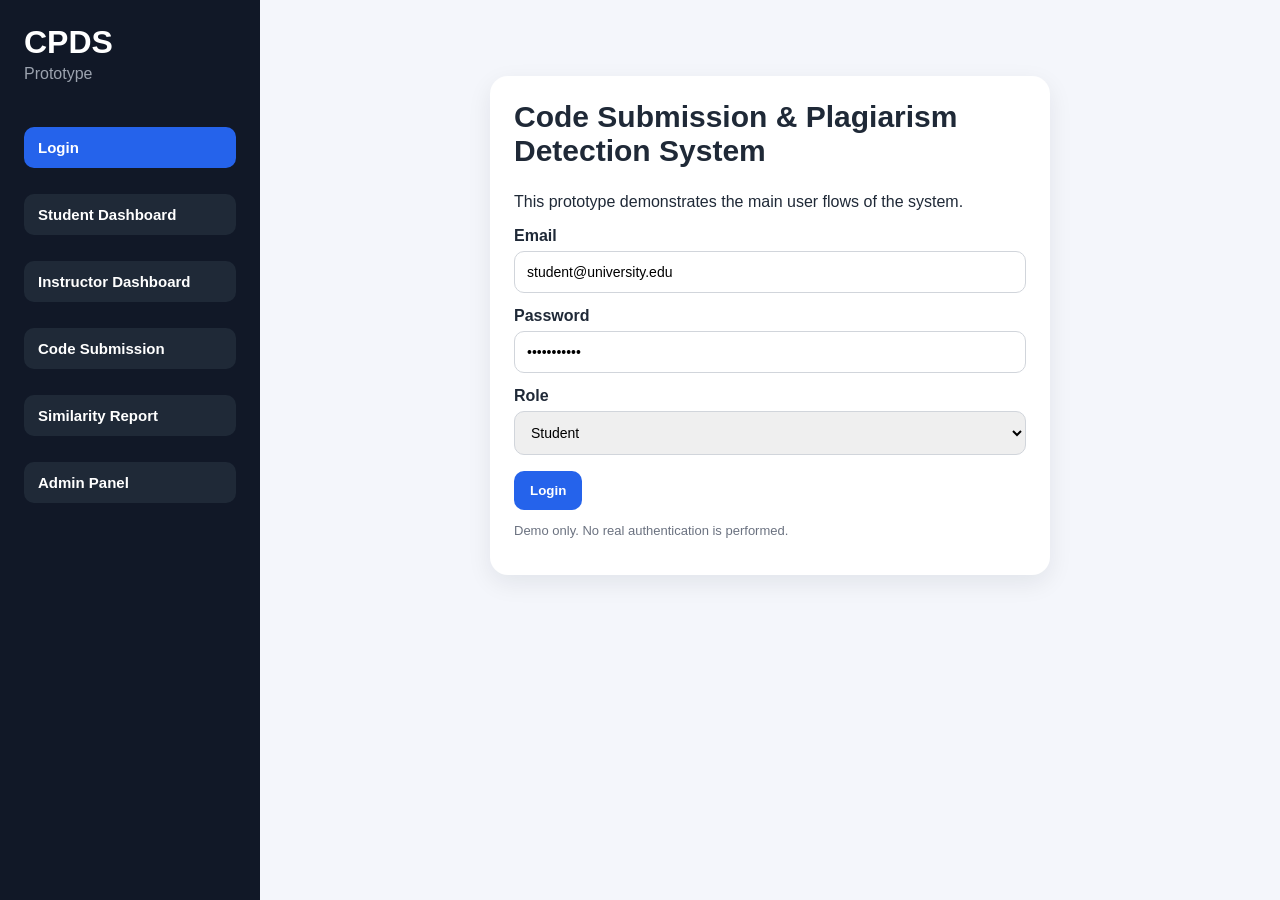
==== index.html @ 28e796a6 "Add files via upload" ====
<!DOCTYPE html>
<html lang="en">
<head>
  <meta charset="UTF-8" />
  <meta name="viewport" content="width=device-width, initial-scale=1.0" />
  <title>Code Submission & Plagiarism Detection System</title>
  <link rel="stylesheet" href="style.css" />
</head>
<body>
  <div class="layout">
    <aside class="sidebar">
      <h2>CPDS</h2>
      <p class="subtitle">Prototype</p>
      <nav>
        <button class="nav-btn active" data-page="login">Login</button>
        <button class="nav-btn" data-page="student">Student Dashboard</button>
        <button class="nav-btn" data-page="instructor">Instructor Dashboard</button>
        <button class="nav-btn" data-page="submission">Code Submission</button>
        <button class="nav-btn" data-page="report">Similarity Report</button>
        <button class="nav-btn" data-page="admin">Admin Panel</button>
      </nav>
    </aside>

    <main class="content">
      <section id="login" class="page active">
        <div class="card login-card">
          <h1>Code Submission & Plagiarism Detection System</h1>
          <p>This prototype demonstrates the main user flows of the system.</p>
          <label>Email</label>
          <input type="email" value="student@university.edu" />
          <label>Password</label>
          <input type="password" value="password123" />
          <label>Role</label>
          <select id="roleSelect">
            <option value="student">Student</option>
            <option value="instructor">Instructor</option>
            <option value="admin">Administrator</option>
          </select>
          <button class="primary" id="loginBtn">Login</button>
          <p class="hint">Demo only. No real authentication is performed.</p>
        </div>
      </section>

      <section id="student" class="page">
        <h1>Student Dashboard</h1>
        <p class="section-desc">Students can view assigned programming tasks and submit source code files.</p>
        <div class="grid">
          <div class="card">
            <h3>Available Assignment</h3>
            <p><strong>Title:</strong> Sorting Algorithm Implementation</p>
            <p><strong>Language:</strong> Python</p>
            <p><strong>Deadline:</strong> 20 May 2026</p>
            <span class="status open">Open</span>
          </div>
          <div class="card">
            <h3>Submission Status</h3>
            <p>Last submission: <strong>Not submitted yet</strong></p>
            <p>Plagiarism analysis: <strong>Waiting for submission</strong></p>
          </div>
        </div>
      </section>

      <section id="instructor" class="page">
        <h1>Instructor Dashboard</h1>
        <p class="section-desc">Instructors can create assignments, monitor submissions, and review similarity reports.</p>
        <div class="grid">
          <div class="card">
            <h3>Create Assignment</h3>
            <input placeholder="Assignment title" value="Sorting Algorithm Implementation" />
            <textarea placeholder="Assignment description">Implement bubble sort and merge sort in Python.</textarea>
            <select>
              <option>Python</option>
              <option>Java</option>
              <option>C++</option>
              <option>JavaScript</option>
            </select>
            <button class="primary">Save Assignment</button>
          </div>
          <div class="card">
            <h3>Recent Submissions</h3>
            <table>
              <tr><th>Student</th><th>File</th><th>Status</th></tr>
              <tr><td>A. Student</td><td>sort.py</td><td><span class="status warning">Review</span></td></tr>
              <tr><td>B. Student</td><td>solution.py</td><td><span class="status safe">OK</span></td></tr>
            </table>
          </div>
        </div>
      </section>

      <section id="submission" class="page">
        <h1>Code Submission</h1>
        <p class="section-desc">This page represents the source code upload and validation process.</p>
        <div class="card">
          <label>Select Assignment</label>
          <select>
            <option>Sorting Algorithm Implementation</option>
          </select>
          <label>Upload Source Code File</label>
          <input type="file" id="fileInput" accept=".py,.java,.cpp,.js,.cs" />
          <button class="primary" id="submitBtn">Submit Code</button>
          <div id="submissionMessage" class="message hidden"></div>
        </div>
      </section>

      <section id="report" class="page">
        <h1>Similarity Report</h1>
        <p class="section-desc">This mock report shows how instructors would review suspicious similarity results.</p>
        <div class="card">
          <div class="report-header">
            <div>
              <h3>Assignment: Sorting Algorithm Implementation</h3>
              <p>Compared files: sort.py and solution.py</p>
            </div>
            <div class="similarity-score">78%</div>
          </div>
          <div class="progress">
            <div class="bar" style="width: 78%;"></div>
          </div>
          <p><strong>Result:</strong> Potential plagiarism detected. Instructor review is required.</p>
          <div class="code-compare">
            <pre>def bubble_sort(arr):
    for i in range(len(arr)):
        for j in range(0, len(arr)-i-1):
            if arr[j] > arr[j+1]:
                arr[j], arr[j+1] = arr[j+1], arr[j]</pre>
            <pre>def sort_bubble(data):
    for i in range(len(data)):
        for j in range(0, len(data)-i-1):
            if data[j] > data[j+1]:
                data[j], data[j+1] = data[j+1], data[j]</pre>
          </div>
          <button class="primary">Export PDF Report</button>
          <button class="secondary">Mark as False Positive</button>
        </div>
      </section>

      <section id="admin" class="page">
        <h1>Admin Panel</h1>
        <p class="section-desc">Administrators can manage users, roles, system settings, and audit logs.</p>
        <div class="grid">
          <div class="card">
            <h3>User Roles</h3>
            <table>
              <tr><th>User</th><th>Role</th></tr>
              <tr><td>student@university.edu</td><td>Student</td></tr>
              <tr><td>teacher@university.edu</td><td>Instructor</td></tr>
              <tr><td>admin@university.edu</td><td>Administrator</td></tr>
            </table>
          </div>
          <div class="card">
            <h3>Security Log</h3>
            <p>Invalid file upload blocked.</p>
            <p>Unauthorized report access attempt denied.</p>
            <p>Session timeout policy active.</p>
          </div>
        </div>
      </section>
    </main>
  </div>

  <script src="script.js"></script>
</body>
</html>
---- style.css ----
* {
  box-sizing: border-box;
}

body {
  margin: 0;
  font-family: Arial, Helvetica, sans-serif;
  background: #f4f6fb;
  color: #1f2937;
}

.layout {
  display: flex;
  min-height: 100vh;
}

.sidebar {
  width: 260px;
  background: #111827;
  color: white;
  padding: 24px;
}

.sidebar h2 {
  margin: 0;
  font-size: 32px;
}

.subtitle {
  color: #9ca3af;
  margin-top: 4px;
  margin-bottom: 28px;
}

nav {
  display: flex;
  flex-direction: column;
  gap: 10px;
}

.nav-btn {
  border: none;
  padding: 12px 14px;
  border-radius: 10px;
  text-align: left;
  cursor: pointer;
  background: #1f2937;
  color: white;
  font-size: 15px;
}

.nav-btn:hover,
.nav-btn.active {
  background: #2563eb;
}

.content {
  flex: 1;
  padding: 36px;
}

.page {
  display: none;
}

.page.active {
  display: block;
}

h1 {
  margin-top: 0;
  font-size: 30px;
}

.section-desc {
  color: #6b7280;
  margin-bottom: 24px;
}

.card {
  background: white;
  border-radius: 18px;
  padding: 24px;
  box-shadow: 0 8px 24px rgba(15, 23, 42, 0.08);
  margin-bottom: 20px;
}

.login-card {
  max-width: 560px;
  margin: 40px auto;
}

.grid {
  display: grid;
  grid-template-columns: repeat(2, minmax(260px, 1fr));
  gap: 20px;
}

label {
  display: block;
  margin-top: 14px;
  margin-bottom: 6px;
  font-weight: bold;
}

input,
select,
textarea {
  width: 100%;
  padding: 12px;
  border: 1px solid #d1d5db;
  border-radius: 10px;
  font-size: 14px;
}

textarea {
  min-height: 100px;
  resize: vertical;
}

button {
  margin-top: 16px;
  padding: 12px 16px;
  border: none;
  border-radius: 10px;
  cursor: pointer;
  font-weight: bold;
}

.primary {
  background: #2563eb;
  color: white;
}

.secondary {
  background: #e5e7eb;
  color: #111827;
  margin-left: 8px;
}

.hint {
  color: #6b7280;
  font-size: 13px;
}

.status {
  display: inline-block;
  padding: 6px 10px;
  border-radius: 999px;
  font-size: 13px;
  font-weight: bold;
}

.open {
  background: #dbeafe;
  color: #1d4ed8;
}

.warning {
  background: #fef3c7;
  color: #92400e;
}

.safe {
  background: #dcfce7;
  color: #166534;
}

table {
  width: 100%;
  border-collapse: collapse;
}

th,
td {
  text-align: left;
  padding: 12px;
  border-bottom: 1px solid #e5e7eb;
}

.message {
  margin-top: 18px;
  padding: 14px;
  border-radius: 10px;
  background: #dcfce7;
  color: #166534;
  font-weight: bold;
}

.hidden {
  display: none;
}

.report-header {
  display: flex;
  justify-content: space-between;
  align-items: center;
}

.similarity-score {
  font-size: 42px;
  font-weight: bold;
  color: #dc2626;
}

.progress {
  height: 14px;
  background: #e5e7eb;
  border-radius: 999px;
  overflow: hidden;
  margin: 18px 0;
}

.bar {
  height: 100%;
  background: #dc2626;
}

.code-compare {
  display: grid;
  grid-template-columns: repeat(2, 1fr);
  gap: 14px;
  margin-top: 18px;
}

pre {
  background: #111827;
  color: #f9fafb;
  padding: 16px;
  border-radius: 12px;
  overflow-x: auto;
  font-size: 13px;
}

@media (max-width: 800px) {
  .layout {
    flex-direction: column;
  }

  .sidebar {
    width: 100%;
  }

  .grid,
  .code-compare {
    grid-template-columns: 1fr;
  }
}
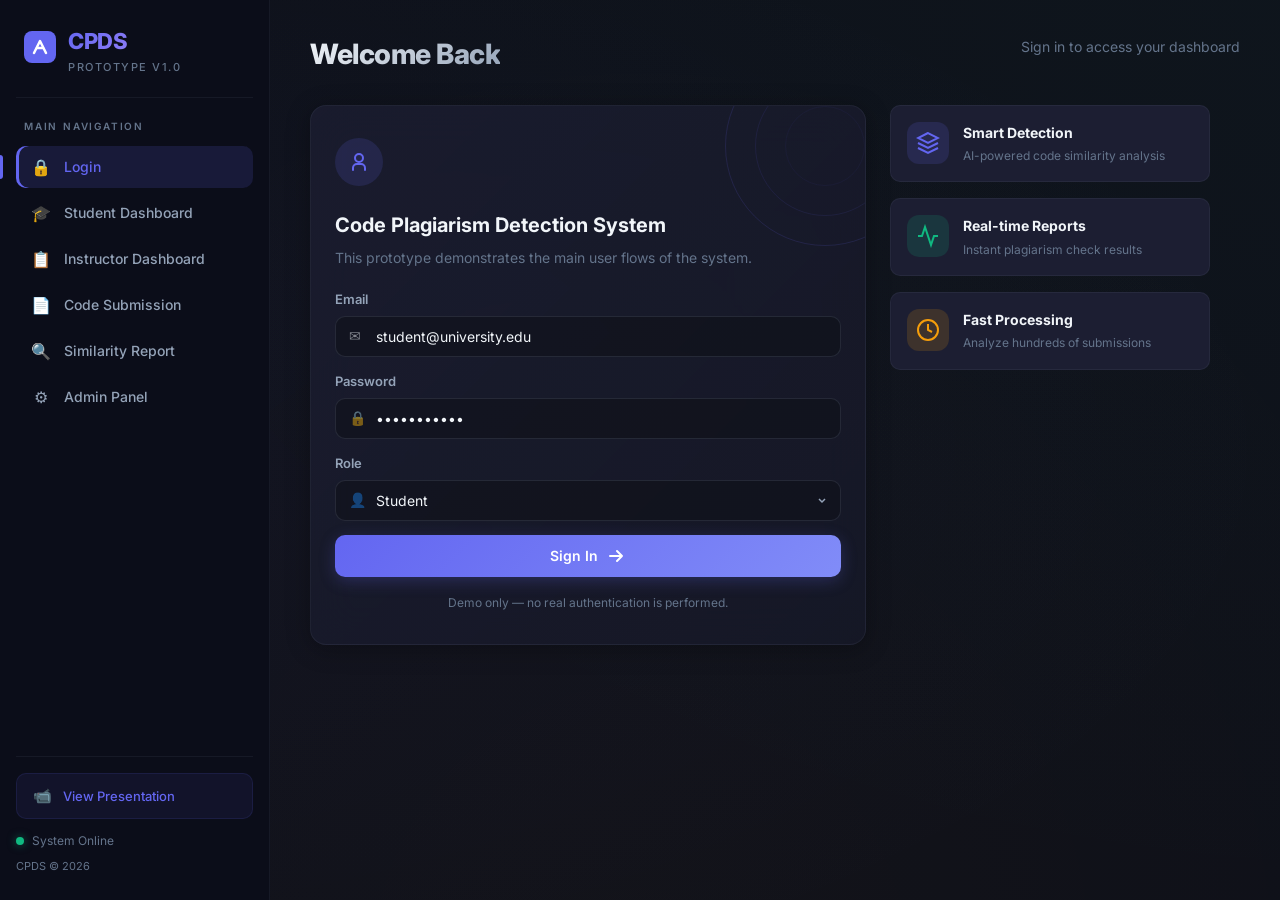
==== commit 3b0e3b68: "updated prototype, added presentation -rf" ====
--- a/index.html
+++ b/index.html
@@ -3,161 +3,641 @@
 <head>
   <meta charset="UTF-8" />
   <meta name="viewport" content="width=device-width, initial-scale=1.0" />
-  <title>Code Submission & Plagiarism Detection System</title>
+  <title>Code Plagiarism Detection System</title>
+  <link rel="preconnect" href="https://fonts.googleapis.com" />
+  <link rel="preconnect" href="https://fonts.gstatic.com" crossorigin />
+  <link href="https://fonts.googleapis.com/css2?family=Inter:wght@300;400;500;600;700;800;900&display=swap" rel="stylesheet" />
   <link rel="stylesheet" href="style.css" />
 </head>
 <body>
   <div class="layout">
     <aside class="sidebar">
-      <h2>CPDS</h2>
-      <p class="subtitle">Prototype</p>
-      <nav>
-        <button class="nav-btn active" data-page="login">Login</button>
-        <button class="nav-btn" data-page="student">Student Dashboard</button>
-        <button class="nav-btn" data-page="instructor">Instructor Dashboard</button>
-        <button class="nav-btn" data-page="submission">Code Submission</button>
-        <button class="nav-btn" data-page="report">Similarity Report</button>
-        <button class="nav-btn" data-page="admin">Admin Panel</button>
-      </nav>
+      <div class="sidebar-brand">
+        <div class="brand-icon">
+          <svg width="32" height="32" viewBox="0 0 32 32" fill="none">
+            <rect width="32" height="32" rx="8" fill="#6366f1"/>
+            <path d="M10 22L16 10L22 22" stroke="white" stroke-width="2.5" stroke-linecap="round" stroke-linejoin="round"/>
+            <path d="M13 17H19" stroke="white" stroke-width="2.5" stroke-linecap="round"/>
+          </svg>
+        </div>
+        <div>
+          <h2>CPDS</h2>
+          <p class="subtitle">Prototype v1.0</p>
+        </div>
+      </div>
+
+      <div class="nav-section">
+        <p class="nav-label">Main Navigation</p>
+        <nav>
+          <button class="nav-btn active" data-page="login">
+            <span class="nav-icon">&#x1f512;</span>
+            <span>Login</span>
+          </button>
+          <button class="nav-btn" data-page="student">
+            <span class="nav-icon">&#x1f393;</span>
+            <span>Student Dashboard</span>
+          </button>
+          <button class="nav-btn" data-page="instructor">
+            <span class="nav-icon">&#x1f4cb;</span>
+            <span>Instructor Dashboard</span>
+          </button>
+          <button class="nav-btn" data-page="submission">
+            <span class="nav-icon">&#x1f4c4;</span>
+            <span>Code Submission</span>
+          </button>
+          <button class="nav-btn" data-page="report">
+            <span class="nav-icon">&#x1f50d;</span>
+            <span>Similarity Report</span>
+          </button>
+          <button class="nav-btn" data-page="admin">
+            <span class="nav-icon">&#x2699;</span>
+            <span>Admin Panel</span>
+          </button>
+        </nav>
+      </div>
+
+      <div class="sidebar-footer">
+        <a href="presentation.html" class="sidebar-link">
+          <span class="nav-icon">&#x1f4f9;</span>
+          <span>View Presentation</span>
+        </a>
+        <div class="status-indicator">
+          <span class="status-dot"></span>
+          System Online
+        </div>
+        <p class="footer-text">CPDS &copy; 2026</p>
+      </div>
     </aside>
 
     <main class="content">
       <section id="login" class="page active">
-        <div class="card login-card">
-          <h1>Code Submission & Plagiarism Detection System</h1>
-          <p>This prototype demonstrates the main user flows of the system.</p>
-          <label>Email</label>
-          <input type="email" value="student@university.edu" />
-          <label>Password</label>
-          <input type="password" value="password123" />
-          <label>Role</label>
-          <select id="roleSelect">
-            <option value="student">Student</option>
-            <option value="instructor">Instructor</option>
-            <option value="admin">Administrator</option>
-          </select>
-          <button class="primary" id="loginBtn">Login</button>
-          <p class="hint">Demo only. No real authentication is performed.</p>
+        <div class="page-header">
+          <h1>Welcome Back</h1>
+          <p class="page-subtitle">Sign in to access your dashboard</p>
+        </div>
+        <div class="login-wrapper">
+          <div class="card login-card glass">
+            <div class="login-decoration">
+              <div class="deco-circle"></div>
+              <div class="deco-circle"></div>
+              <div class="deco-circle"></div>
+            </div>
+            <div class="login-body">
+              <div class="login-icon">
+                <svg width="48" height="48" viewBox="0 0 48 48" fill="none">
+                  <circle cx="24" cy="24" r="24" fill="rgba(99,102,241,0.15)"/>
+                  <path d="M30 32V30C30 27.7909 28.2091 26 26 26H22C19.7909 26 18 27.7909 18 30V32" stroke="#6366f1" stroke-width="2" stroke-linecap="round"/>
+                  <circle cx="24" cy="20" r="4" stroke="#6366f1" stroke-width="2" stroke-linecap="round"/>
+                </svg>
+              </div>
+              <h2>Code Plagiarism Detection System</h2>
+              <p class="login-desc">This prototype demonstrates the main user flows of the system.</p>
+              <div class="input-group">
+                <label>Email</label>
+                <div class="input-wrapper">
+                  <span class="input-icon">&#x2709;</span>
+                  <input type="email" value="student@university.edu" />
+                </div>
+              </div>
+              <div class="input-group">
+                <label>Password</label>
+                <div class="input-wrapper">
+                  <span class="input-icon">&#x1f512;</span>
+                  <input type="password" value="password123" />
+                </div>
+              </div>
+              <div class="input-group">
+                <label>Role</label>
+                <div class="input-wrapper">
+                  <span class="input-icon">&#x1f464;</span>
+                  <select id="roleSelect">
+                    <option value="student">Student</option>
+                    <option value="instructor">Instructor</option>
+                    <option value="admin">Administrator</option>
+                  </select>
+                </div>
+              </div>
+              <button class="btn btn-primary btn-full" id="loginBtn">
+                <span>Sign In</span>
+                <svg width="20" height="20" viewBox="0 0 20 20" fill="none">
+                  <path d="M4 10H16M16 10L11 5M16 10L11 15" stroke="currentColor" stroke-width="2" stroke-linecap="round" stroke-linejoin="round"/>
+                </svg>
+              </button>
+              <p class="hint">Demo only &mdash; no real authentication is performed.</p>
+            </div>
+          </div>
+          <div class="login-features">
+            <div class="feature-item">
+              <div class="feature-icon" style="--fc:#6366f1">
+                <svg width="24" height="24" viewBox="0 0 24 24" fill="none" stroke="currentColor" stroke-width="2"><path d="M12 2L2 7l10 5 10-5-10-5z"/><path d="M2 17l10 5 10-5"/><path d="M2 12l10 5 10-5"/></svg>
+              </div>
+              <div>
+                <strong>Smart Detection</strong>
+                <p>AI-powered code similarity analysis</p>
+              </div>
+            </div>
+            <div class="feature-item">
+              <div class="feature-icon" style="--fc:#10b981">
+                <svg width="24" height="24" viewBox="0 0 24 24" fill="none" stroke="currentColor" stroke-width="2"><path d="M22 12h-4l-3 9L9 3l-3 9H2"/></svg>
+              </div>
+              <div>
+                <strong>Real-time Reports</strong>
+                <p>Instant plagiarism check results</p>
+              </div>
+            </div>
+            <div class="feature-item">
+              <div class="feature-icon" style="--fc:#f59e0b">
+                <svg width="24" height="24" viewBox="0 0 24 24" fill="none" stroke="currentColor" stroke-width="2"><circle cx="12" cy="12" r="10"/><path d="M12 6v6l4 2"/></svg>
+              </div>
+              <div>
+                <strong>Fast Processing</strong>
+                <p>Analyze hundreds of submissions</p>
+              </div>
+            </div>
+          </div>
         </div>
       </section>
 
       <section id="student" class="page">
-        <h1>Student Dashboard</h1>
-        <p class="section-desc">Students can view assigned programming tasks and submit source code files.</p>
+        <div class="page-header">
+          <div>
+            <h1>Student Dashboard</h1>
+            <p class="page-subtitle">View your assignments and submission status</p>
+          </div>
+          <div class="header-badge">
+            <span class="badge-dot"></span>
+            <span>2 Active Assignments</span>
+          </div>
+        </div>
+        <div class="stats-row">
+          <div class="stat-card">
+            <div class="stat-icon" style="--sc:#6366f1">
+              <svg width="24" height="24" viewBox="0 0 24 24" fill="none" stroke="currentColor" stroke-width="2"><path d="M14 2H6a2 2 0 0 0-2 2v16a2 2 0 0 0 2 2h12a2 2 0 0 0 2-2V8z"/><polyline points="14 2 14 8 20 8"/></svg>
+            </div>
+            <div class="stat-info">
+              <span class="stat-value">3</span>
+              <span class="stat-label">Total Assignments</span>
+            </div>
+          </div>
+          <div class="stat-card">
+            <div class="stat-icon" style="--sc:#10b981">
+              <svg width="24" height="24" viewBox="0 0 24 24" fill="none" stroke="currentColor" stroke-width="2"><polyline points="20 6 9 17 4 12"/></svg>
+            </div>
+            <div class="stat-info">
+              <span class="stat-value">1</span>
+              <span class="stat-label">Submitted</span>
+            </div>
+          </div>
+          <div class="stat-card">
+            <div class="stat-icon" style="--sc:#f59e0b">
+              <svg width="24" height="24" viewBox="0 0 24 24" fill="none" stroke="currentColor" stroke-width="2"><circle cx="12" cy="12" r="10"/><polyline points="12 6 12 12 16 14"/></svg>
+            </div>
+            <div class="stat-info">
+              <span class="stat-value">2</span>
+              <span class="stat-label">Pending</span>
+            </div>
+          </div>
+          <div class="stat-card">
+            <div class="stat-icon" style="--sc:#ef4444">
+              <svg width="24" height="24" viewBox="0 0 24 24" fill="none" stroke="currentColor" stroke-width="2"><path d="M10.29 3.86L1.82 18a2 2 0 0 0 1.71 3h16.94a2 2 0 0 0 1.71-3L13.71 3.86a2 2 0 0 0-3.42 0z"/><line x1="12" y1="9" x2="12" y2="13"/><line x1="12" y1="17" x2="12.01" y2="17"/></svg>
+            </div>
+            <div class="stat-info">
+              <span class="stat-value">0</span>
+              <span class="stat-label">Flagged</span>
+            </div>
+          </div>
+        </div>
         <div class="grid">
           <div class="card">
-            <h3>Available Assignment</h3>
-            <p><strong>Title:</strong> Sorting Algorithm Implementation</p>
-            <p><strong>Language:</strong> Python</p>
-            <p><strong>Deadline:</strong> 20 May 2026</p>
-            <span class="status open">Open</span>
+            <div class="card-header">
+              <h3>
+                <svg width="20" height="20" viewBox="0 0 20 20" fill="none" stroke="currentColor" stroke-width="2"><path d="M9 2a7 7 0 0 1 7 7v4l3 3H3l3-3V9a7 7 0 0 1 6-6.9"/></svg>
+                Available Assignment
+              </h3>
+            </div>
+            <div class="assignment-meta">
+              <div class="meta-item">
+                <span class="meta-label">Title</span>
+                <span class="meta-value">Sorting Algorithm Implementation</span>
+              </div>
+              <div class="meta-item">
+                <span class="meta-label">Language</span>
+                <span class="lang-badge python">Python</span>
+              </div>
+              <div class="meta-item">
+                <span class="meta-label">Deadline</span>
+                <span class="meta-value deadline">May 20, 2026</span>
+              </div>
+            </div>
+            <span class="status status-open">Open for Submission</span>
+            <button class="btn btn-primary btn-sm">Start Assignment</button>
           </div>
           <div class="card">
-            <h3>Submission Status</h3>
-            <p>Last submission: <strong>Not submitted yet</strong></p>
-            <p>Plagiarism analysis: <strong>Waiting for submission</strong></p>
+            <div class="card-header">
+              <h3>
+                <svg width="20" height="20" viewBox="0 0 20 20" fill="none" stroke="currentColor" stroke-width="2"><polyline points="4 14 10 10 4 6"/><line x1="12" y1="18" x2="18" y2="18"/></svg>
+                Submission Status
+              </h3>
+            </div>
+            <div class="timeline">
+              <div class="timeline-item">
+                <div class="timeline-dot"></div>
+                <div>
+                  <p class="timeline-title">Last Submission</p>
+                  <p class="timeline-desc">Not submitted yet</p>
+                </div>
+              </div>
+              <div class="timeline-item">
+                <div class="timeline-dot pending"></div>
+                <div>
+                  <p class="timeline-title">Plagiarism Analysis</p>
+                  <p class="timeline-desc">Waiting for submission</p>
+                </div>
+              </div>
+              <div class="timeline-item">
+                <div class="timeline-dot future"></div>
+                <div>
+                  <p class="timeline-title">Final Grade</p>
+                  <p class="timeline-desc">Pending</p>
+                </div>
+              </div>
+            </div>
+            <button class="btn btn-secondary btn-sm">Upload Code</button>
           </div>
         </div>
       </section>
 
       <section id="instructor" class="page">
-        <h1>Instructor Dashboard</h1>
-        <p class="section-desc">Instructors can create assignments, monitor submissions, and review similarity reports.</p>
+        <div class="page-header">
+          <div>
+            <h1>Instructor Dashboard</h1>
+            <p class="page-subtitle">Manage assignments, monitor submissions, and review reports</p>
+          </div>
+          <button class="btn btn-primary">
+            <svg width="18" height="18" viewBox="0 0 18 18" fill="none" stroke="currentColor" stroke-width="2"><line x1="9" y1="3" x2="9" y2="15"/><line x1="3" y1="9" x2="15" y2="9"/></svg>
+            New Assignment
+          </button>
+        </div>
+        <div class="stats-row">
+          <div class="stat-card"><div class="stat-icon" style="--sc:#6366f1"><svg width="24" height="24" viewBox="0 0 24 24" fill="none" stroke="currentColor" stroke-width="2"><path d="M17 21v-2a4 4 0 0 0-4-4H5a4 4 0 0 0-4 4v2"/><circle cx="9" cy="7" r="4"/><path d="M23 21v-2a4 4 0 0 0-3-3.87"/><path d="M16 3.13a4 4 0 0 1 0 7.75"/></svg></div><div class="stat-info"><span class="stat-value">24</span><span class="stat-label">Total Students</span></div></div>
+          <div class="stat-card"><div class="stat-icon" style="--sc:#10b981"><svg width="24" height="24" viewBox="0 0 24 24" fill="none" stroke="currentColor" stroke-width="2"><polyline points="20 6 9 17 4 12"/></svg></div><div class="stat-info"><span class="stat-value">18</span><span class="stat-label">Submitted</span></div></div>
+          <div class="stat-card"><div class="stat-icon" style="--sc:#f59e0b"><svg width="24" height="24" viewBox="0 0 24 24" fill="none" stroke="currentColor" stroke-width="2"><circle cx="12" cy="12" r="10"/><polyline points="12 6 12 12 16 14"/></svg></div><div class="stat-info"><span class="stat-value">6</span><span class="stat-label">Pending Review</span></div></div>
+          <div class="stat-card"><div class="stat-icon" style="--sc:#ef4444"><svg width="24" height="24" viewBox="0 0 24 24" fill="none" stroke="currentColor" stroke-width="2"><path d="M10.29 3.86L1.82 18a2 2 0 0 0 1.71 3h16.94a2 2 0 0 0 1.71-3L13.71 3.86a2 2 0 0 0-3.42 0z"/><line x1="12" y1="9" x2="12" y2="13"/><line x1="12" y1="17" x2="12.01" y2="17"/></svg></div><div class="stat-info"><span class="stat-value">3</span><span class="stat-label">Flagged</span></div></div>
+        </div>
         <div class="grid">
+          <div class="card card-wide">
+            <div class="card-header">
+              <h3>
+                <svg width="20" height="20" viewBox="0 0 20 20" fill="none" stroke="currentColor" stroke-width="2"><path d="M14 2H6a2 2 0 0 0-2 2v16a2 2 0 0 0 2 2h12a2 2 0 0 0 2-2V8z"/><polyline points="14 2 14 8 20 8"/></svg>
+                Recent Submissions
+              </h3>
+            </div>
+            <div class="table-wrapper">
+              <table>
+                <thead>
+                  <tr><th>Student</th><th>File</th><th>Similarity</th><th>Status</th><th></th></tr>
+                </thead>
+                <tbody>
+                  <tr>
+                    <td><div class="user-cell"><div class="avatar" style="--ac:#f59e0b">AS</div><span>A. Student</span></div></td>
+                    <td><code>sort.py</code></td>
+                    <td><div class="progress-cell"><div class="progress-bar"><div class="progress-fill warning" style="width:78%"></div></div><span>78%</span></div></td>
+                    <td><span class="status status-warning">Review</span></td>
+                    <td><button class="btn btn-ghost btn-xs">View</button></td>
+                  </tr>
+                  <tr>
+                    <td><div class="user-cell"><div class="avatar" style="--ac:#10b981">BS</div><span>B. Student</span></div></td>
+                    <td><code>solution.py</code></td>
+                    <td><div class="progress-cell"><div class="progress-bar"><div class="progress-fill safe" style="width:12%"></div></div><span>12%</span></div></td>
+                    <td><span class="status status-safe">Approved</span></td>
+                    <td><button class="btn btn-ghost btn-xs">View</button></td>
+                  </tr>
+                  <tr>
+                    <td><div class="user-cell"><div class="avatar" style="--ac:#ef4444">CJ</div><span>C. Johnson</span></div></td>
+                    <td><code>algo.py</code></td>
+                    <td><div class="progress-cell"><div class="progress-bar"><div class="progress-fill danger" style="width:92%"></div></div><span>92%</span></div></td>
+                    <td><span class="status status-danger">Flagged</span></td>
+                    <td><button class="btn btn-ghost btn-xs">View</button></td>
+                  </tr>
+                  <tr>
+                    <td><div class="user-cell"><div class="avatar" style="--ac:#6366f1">DW</div><span>D. Williams</span></div></td>
+                    <td><code>main.py</code></td>
+                    <td><div class="progress-cell"><div class="progress-bar"><div class="progress-fill safe" style="width:5%"></div></div><span>5%</span></div></td>
+                    <td><span class="status status-safe">Approved</span></td>
+                    <td><button class="btn btn-ghost btn-xs">View</button></td>
+                  </tr>
+                </tbody>
+              </table>
+            </div>
+          </div>
           <div class="card">
-            <h3>Create Assignment</h3>
-            <input placeholder="Assignment title" value="Sorting Algorithm Implementation" />
-            <textarea placeholder="Assignment description">Implement bubble sort and merge sort in Python.</textarea>
-            <select>
-              <option>Python</option>
-              <option>Java</option>
-              <option>C++</option>
-              <option>JavaScript</option>
-            </select>
-            <button class="primary">Save Assignment</button>
+            <div class="card-header">
+              <h3>
+                <svg width="20" height="20" viewBox="0 0 20 20" fill="none" stroke="currentColor" stroke-width="2"><circle cx="12" cy="12" r="10"/><polyline points="12 6 12 12 16 14"/></svg>
+                Create Assignment
+              </h3>
+            </div>
+            <div class="input-group">
+              <label>Assignment Title</label>
+              <div class="input-wrapper">
+                <input value="Sorting Algorithm Implementation" />
+              </div>
+            </div>
+            <div class="input-group">
+              <label>Description</label>
+              <div class="input-wrapper">
+                <textarea>Implement bubble sort and merge sort in Python.</textarea>
+              </div>
+            </div>
+            <div class="input-group">
+              <label>Language</label>
+              <div class="input-wrapper">
+                <select><option>Python</option><option>Java</option><option>C++</option><option>JavaScript</option></select>
+              </div>
+            </div>
+            <button class="btn btn-primary btn-full">Save Assignment</button>
+          </div>
+        </div>
+      </section>
+
+      <section id="submission" class="page">
+        <div class="page-header">
+          <div>
+            <h1>Code Submission</h1>
+            <p class="page-subtitle">Upload your source code for plagiarism analysis</p>
+          </div>
+        </div>
+        <div class="submission-layout">
+          <div class="card submission-card">
+            <div class="upload-zone" id="uploadZone">
+              <div class="upload-icon">
+                <svg width="48" height="48" viewBox="0 0 48 48" fill="none" stroke="currentColor" stroke-width="2">
+                  <path d="M24 32V16M24 16L18 22M24 16L30 22"/>
+                  <rect x="8" y="28" width="32" height="12" rx="4"/>
+                </svg>
+              </div>
+              <h3>Drop your file here</h3>
+              <p>or click to browse</p>
+              <input type="file" id="fileInput" accept=".py,.java,.cpp,.js,.cs" hidden />
+              <button class="btn btn-secondary" id="browseBtn">Browse Files</button>
+              <div class="upload-formats">
+                <span>.py</span><span>.java</span><span>.cpp</span><span>.js</span><span>.cs</span>
+              </div>
+            </div>
+            <div class="input-group">
+              <label>Select Assignment</label>
+              <div class="input-wrapper">
+                <select><option>Sorting Algorithm Implementation</option></select>
+              </div>
+            </div>
+            <button class="btn btn-primary btn-full" id="submitBtn">
+              <svg width="18" height="18" viewBox="0 0 18 18" fill="none" stroke="currentColor" stroke-width="2"><path d="M9 2v12M4 9l5 5 5-5"/><path d="M2 14v2a2 2 0 0 0 2 2h10a2 2 0 0 0 2-2v-2"/></svg>
+              Submit Code
+            </button>
+            <div id="submissionMessage" class="message hidden"></div>
+          </div>
+          <div class="submission-info">
+            <div class="card info-card">
+              <h4>Submission Guidelines</h4>
+              <ul>
+                <li>Files must be valid source code</li>
+                <li>Maximum file size: 10 MB</li>
+                <li>Accepted formats: Python, Java, C++, JavaScript, C#</li>
+                <li>Analysis typically completes within 2 minutes</li>
+              </ul>
+            </div>
+            <div class="card info-card">
+              <h4>Recent Activity</h4>
+              <div class="activity-item">
+                <div class="activity-dot"></div>
+                <div>
+                  <p class="activity-title">Last submission: sorting_algo.py</p>
+                  <p class="activity-time">2 days ago &middot; Approved</p>
+                </div>
+              </div>
+              <div class="activity-item">
+                <div class="activity-dot warning"></div>
+                <div>
+                  <p class="activity-title">Similarity check completed</p>
+                  <p class="activity-time">5 days ago &middot; 23% match</p>
+                </div>
+              </div>
+            </div>
+          </div>
+        </div>
+      </section>
+
+      <section id="report" class="page">
+        <div class="page-header">
+          <div>
+            <h1>Similarity Report</h1>
+            <p class="page-subtitle">Detailed plagiarism analysis and comparison</p>
+          </div>
+          <div class="header-actions">
+            <button class="btn btn-secondary">
+              <svg width="16" height="16" viewBox="0 0 16 16" fill="none" stroke="currentColor" stroke-width="2"><path d="M14 2H2v12h12V2z"/><path d="M2 6h12"/><path d="M6 2v12"/></svg>
+              Export PDF
+            </button>
+            <button class="btn btn-primary">
+              <svg width="16" height="16" viewBox="0 0 16 16" fill="none" stroke="currentColor" stroke-width="2"><polyline points="4 14 10 10 4 6"/><line x1="12" y1="18" x2="18" y2="18"/></svg>
+              Run Analysis
+            </button>
+          </div>
+        </div>
+        <div class="report-summary">
+          <div class="card report-score-card">
+            <div class="score-ring-wrapper">
+              <svg class="score-ring" width="140" height="140" viewBox="0 0 140 140">
+                <circle cx="70" cy="70" r="60" fill="none" stroke="rgba(239,68,68,0.15)" stroke-width="12"/>
+                <circle cx="70" cy="70" r="60" fill="none" stroke="#ef4444" stroke-width="12" stroke-dasharray="377" stroke-dashoffset="83" stroke-linecap="round" transform="rotate(-90 70 70)"/>
+              </svg>
+              <div class="score-text">
+                <span class="score-value">78%</span>
+                <span class="score-label">Similarity</span>
+              </div>
+            </div>
+            <div class="score-details">
+              <h3>Sorting Algorithm Implementation</h3>
+              <div class="score-meta">
+                <div><span>Compared:</span> sort.py vs solution.py</div>
+                <div><span>Date:</span> May 12, 2026</div>
+                <div><span>Algorithm:</span> Token-based AST Matching</div>
+              </div>
+              <div class="score-actions">
+                <span class="status status-danger">Potential Plagiarism Detected</span>
+              </div>
+            </div>
+          </div>
+          <div class="card breakdown-card">
+            <h4>Similarity Breakdown</h4>
+            <div class="breakdown-item">
+              <div class="breakdown-header"><span>Structural Match</span><span>85%</span></div>
+              <div class="progress-bar"><div class="progress-fill danger" style="width:85%"></div></div>
+            </div>
+            <div class="breakdown-item">
+              <div class="breakdown-header"><span>Variable Renaming</span><span>72%</span></div>
+              <div class="progress-bar"><div class="progress-fill warning" style="width:72%"></div></div>
+            </div>
+            <div class="breakdown-item">
+              <div class="breakdown-header"><span>Logic Structure</span><span>90%</span></div>
+              <div class="progress-bar"><div class="progress-fill danger" style="width:90%"></div></div>
+            </div>
+            <div class="breakdown-item">
+              <div class="breakdown-header"><span>Comment Match</span><span>15%</span></div>
+              <div class="progress-bar"><div class="progress-fill safe" style="width:15%"></div></div>
+            </div>
+          </div>
+        </div>
+        <div class="card code-card">
+          <div class="card-header">
+            <h3>
+              <svg width="20" height="20" viewBox="0 0 20 20" fill="none" stroke="currentColor" stroke-width="2"><polyline points="16 18 22 12 16 6"/><polyline points="8 6 2 12 8 18"/></svg>
+              Code Comparison
+            </h3>
+            <div class="code-tabs">
+              <button class="code-tab active">sort.py</button>
+              <button class="code-tab">solution.py</button>
+            </div>
+          </div>
+          <div class="code-compare">
+            <div class="code-block">
+              <div class="code-header"><span class="code-lang">Python</span><span class="code-matches">12 matches</span></div>
+              <pre><span class="hl">def bubble_sort(arr):</span>
+    <span class="hl">for i in range(len(arr)):</span>
+        <span class="hl">for j in range(0, len(arr)-i-1):</span>
+            <span class="hl">if arr[j] > arr[j+1]:</span>
+                arr[j], arr[j+1] = arr[j+1], arr[j]
+    return arr</pre>
+            </div>
+            <div class="code-block">
+              <div class="code-header"><span class="code-lang">Python</span><span class="code-matches match-high">12 matches</span></div>
+              <pre><span class="hl">def sort_bubble(data):</span>
+    <span class="hl">for i in range(len(data)):</span>
+        <span class="hl">for j in range(0, len(data)-i-1):</span>
+            <span class="hl">if data[j] > data[j+1]:</span>
+                data[j], data[j+1] = data[j+1], data[j]
+    return data</pre>
+            </div>
+          </div>
+          <div class="code-actions">
+            <button class="btn btn-primary">Export Full Report</button>
+            <button class="btn btn-secondary">Mark as False Positive</button>
+            <button class="btn btn-ghost">Schedule Review</button>
+          </div>
+        </div>
+      </section>
+
+      <section id="admin" class="page">
+        <div class="page-header">
+          <div>
+            <h1>Admin Panel</h1>
+            <p class="page-subtitle">Manage users, roles, and system settings</p>
+          </div>
+          <button class="btn btn-primary">
+            <svg width="16" height="16" viewBox="0 0 16 16" fill="none" stroke="currentColor" stroke-width="2"><line x1="8" y1="3" x2="8" y2="13"/><line x1="3" y1="8" x2="13" y2="8"/></svg>
+            Add User
+          </button>
+        </div>
+        <div class="stats-row">
+          <div class="stat-card"><div class="stat-icon" style="--sc:#6366f1"><svg width="24" height="24" viewBox="0 0 24 24" fill="none" stroke="currentColor" stroke-width="2"><path d="M17 21v-2a4 4 0 0 0-4-4H5a4 4 0 0 0-4 4v2"/><circle cx="9" cy="7" r="4"/><path d="M23 21v-2a4 4 0 0 0-3-3.87"/><path d="M16 3.13a4 4 0 0 1 0 7.75"/></svg></div><div class="stat-info"><span class="stat-value">3</span><span class="stat-label">Total Roles</span></div></div>
+          <div class="stat-card"><div class="stat-icon" style="--sc:#10b981"><svg width="24" height="24" viewBox="0 0 24 24" fill="none" stroke="currentColor" stroke-width="2"><path d="M20 21v-2a4 4 0 0 0-4-4H8a4 4 0 0 0-4 4v2"/><circle cx="12" cy="7" r="4"/></svg></div><div class="stat-info"><span class="stat-value">28</span><span class="stat-label">Total Users</span></div></div>
+          <div class="stat-card"><div class="stat-icon" style="--sc:#f59e0b"><svg width="24" height="24" viewBox="0 0 24 24" fill="none" stroke="currentColor" stroke-width="2"><path d="M12 22s8-4 8-10V5l-8-3-8 3v7c0 6 8 10 8 10z"/></svg></div><div class="stat-info"><span class="stat-value">4</span><span class="stat-label">Active Sessions</span></div></div>
+          <div class="stat-card"><div class="stat-icon" style="--sc:#ef4444"><svg width="24" height="24" viewBox="0 0 24 24" fill="none" stroke="currentColor" stroke-width="2"><rect x="3" y="11" width="18" height="11" rx="2" ry="2"/><path d="M7 11V7a5 5 0 0 1 10 0v4"/></svg></div><div class="stat-info"><span class="stat-value">0</span><span class="stat-label">Security Alerts</span></div></div>
+        </div>
+        <div class="grid">
+          <div class="card card-wide">
+            <div class="card-header">
+              <h3>
+                <svg width="20" height="20" viewBox="0 0 20 20" fill="none" stroke="currentColor" stroke-width="2"><path d="M20 21v-2a4 4 0 0 0-4-4H8a4 4 0 0 0-4 4v2"/><circle cx="12" cy="7" r="4"/></svg>
+                User Management
+              </h3>
+              <div class="search-box">
+                <svg width="16" height="16" viewBox="0 0 16 16" fill="none" stroke="currentColor" stroke-width="2"><circle cx="7" cy="7" r="6"/><line x1="11.5" y1="11.5" x2="15" y2="15"/></svg>
+                <input placeholder="Search users..." />
+              </div>
+            </div>
+            <div class="table-wrapper">
+              <table>
+                <thead><tr><th>User</th><th>Role</th><th>Status</th><th>Last Active</th><th></th></tr></thead>
+                <tbody>
+                  <tr>
+                    <td><div class="user-cell"><div class="avatar" style="--ac:#6366f1">SA</div><span>student@university.edu</span></div></td>
+                    <td><span class="role-badge student-role">Student</span></td>
+                    <td><span class="status status-safe">Active</span></td>
+                    <td class="muted">2 min ago</td>
+                    <td><button class="btn btn-ghost btn-xs">Edit</button></td>
+                  </tr>
+                  <tr>
+                    <td><div class="user-cell"><div class="avatar" style="--ac:#f59e0b">TI</div><span>teacher@university.edu</span></div></td>
+                    <td><span class="role-badge instructor-role">Instructor</span></td>
+                    <td><span class="status status-safe">Active</span></td>
+                    <td class="muted">15 min ago</td>
+                    <td><button class="btn btn-ghost btn-xs">Edit</button></td>
+                  </tr>
+                  <tr>
+                    <td><div class="user-cell"><div class="avatar" style="--ac:#ef4444">AD</div><span>admin@university.edu</span></div></td>
+                    <td><span class="role-badge admin-role">Admin</span></td>
+                    <td><span class="status status-safe">Active</span></td>
+                    <td class="muted">1 hour ago</td>
+                    <td><button class="btn btn-ghost btn-xs">Edit</button></td>
+                  </tr>
+                </tbody>
+              </table>
+            </div>
           </div>
           <div class="card">
-            <h3>Recent Submissions</h3>
-            <table>
-              <tr><th>Student</th><th>File</th><th>Status</th></tr>
-              <tr><td>A. Student</td><td>sort.py</td><td><span class="status warning">Review</span></td></tr>
-              <tr><td>B. Student</td><td>solution.py</td><td><span class="status safe">OK</span></td></tr>
-            </table>
-          </div>
-        </div>
-      </section>
-
-      <section id="submission" class="page">
-        <h1>Code Submission</h1>
-        <p class="section-desc">This page represents the source code upload and validation process.</p>
-        <div class="card">
-          <label>Select Assignment</label>
-          <select>
-            <option>Sorting Algorithm Implementation</option>
-          </select>
-          <label>Upload Source Code File</label>
-          <input type="file" id="fileInput" accept=".py,.java,.cpp,.js,.cs" />
-          <button class="primary" id="submitBtn">Submit Code</button>
-          <div id="submissionMessage" class="message hidden"></div>
-        </div>
-      </section>
-
-      <section id="report" class="page">
-        <h1>Similarity Report</h1>
-        <p class="section-desc">This mock report shows how instructors would review suspicious similarity results.</p>
-        <div class="card">
-          <div class="report-header">
-            <div>
-              <h3>Assignment: Sorting Algorithm Implementation</h3>
-              <p>Compared files: sort.py and solution.py</p>
-            </div>
-            <div class="similarity-score">78%</div>
-          </div>
-          <div class="progress">
-            <div class="bar" style="width: 78%;"></div>
-          </div>
-          <p><strong>Result:</strong> Potential plagiarism detected. Instructor review is required.</p>
-          <div class="code-compare">
-            <pre>def bubble_sort(arr):
-    for i in range(len(arr)):
-        for j in range(0, len(arr)-i-1):
-            if arr[j] > arr[j+1]:
-                arr[j], arr[j+1] = arr[j+1], arr[j]</pre>
-            <pre>def sort_bubble(data):
-    for i in range(len(data)):
-        for j in range(0, len(data)-i-1):
-            if data[j] > data[j+1]:
-                data[j], data[j+1] = data[j+1], data[j]</pre>
-          </div>
-          <button class="primary">Export PDF Report</button>
-          <button class="secondary">Mark as False Positive</button>
-        </div>
-      </section>
-
-      <section id="admin" class="page">
-        <h1>Admin Panel</h1>
-        <p class="section-desc">Administrators can manage users, roles, system settings, and audit logs.</p>
-        <div class="grid">
-          <div class="card">
-            <h3>User Roles</h3>
-            <table>
-              <tr><th>User</th><th>Role</th></tr>
-              <tr><td>student@university.edu</td><td>Student</td></tr>
-              <tr><td>teacher@university.edu</td><td>Instructor</td></tr>
-              <tr><td>admin@university.edu</td><td>Administrator</td></tr>
-            </table>
-          </div>
-          <div class="card">
-            <h3>Security Log</h3>
-            <p>Invalid file upload blocked.</p>
-            <p>Unauthorized report access attempt denied.</p>
-            <p>Session timeout policy active.</p>
-          </div>
+            <div class="card-header">
+              <h3>
+                <svg width="20" height="20" viewBox="0 0 20 20" fill="none" stroke="currentColor" stroke-width="2"><rect x="3" y="11" width="18" height="11" rx="2" ry="2"/><path d="M7 11V7a5 5 0 0 1 10 0v4"/></svg>
+                Security Log
+              </h3>
+            </div>
+            <div class="log-list">
+              <div class="log-entry">
+                <div class="log-icon log-warning">
+                  <svg width="14" height="14" viewBox="0 0 14 14" fill="none"><circle cx="7" cy="7" r="7" fill="#f59e0b"/><line x1="7" y1="4" x2="7" y2="8" stroke="white" stroke-width="1.5"/><circle cx="7" cy="10" r="0.75" fill="white"/></svg>
+                </div>
+                <div><span>Invalid file upload blocked</span><span class="log-time">2 min ago</span></div>
+              </div>
+              <div class="log-entry">
+                <div class="log-icon log-danger">
+                  <svg width="14" height="14" viewBox="0 0 14 14" fill="none"><circle cx="7" cy="7" r="7" fill="#ef4444"/><line x1="4.5" y1="4.5" x2="9.5" y2="9.5" stroke="white" stroke-width="1.5"/><line x1="9.5" y1="4.5" x2="4.5" y2="9.5" stroke="white" stroke-width="1.5"/></svg>
+                </div>
+                <div><span>Unauthorized report access denied</span><span class="log-time">1 hour ago</span></div>
+              </div>
+              <div class="log-entry">
+                <div class="log-icon log-safe">
+                  <svg width="14" height="14" viewBox="0 0 14 14" fill="none"><circle cx="7" cy="7" r="7" fill="#10b981"/><polyline points="4.5 7 6.5 9 10 5" stroke="white" stroke-width="1.5" fill="none"/></svg>
+                </div>
+                <div><span>Session timeout policy active</span><span class="log-time">3 hours ago</span></div>
+              </div>
+              <div class="log-entry">
+                <div class="log-icon log-safe">
+                  <svg width="14" height="14" viewBox="0 0 14 14" fill="none"><circle cx="7" cy="7" r="7" fill="#10b981"/><polyline points="4.5 7 6.5 9 10 5" stroke="white" stroke-width="1.5" fill="none"/></svg>
+                </div>
+                <div><span>System backup completed</span><span class="log-time">6 hours ago</span></div>
+              </div>
+            </div>
+          </div>
+        </div>
+        <div class="card system-card">
+          <div class="card-header">
+            <h3>
+              <svg width="20" height="20" viewBox="0 0 20 20" fill="none" stroke="currentColor" stroke-width="2"><rect x="3" y="3" width="18" height="14" rx="2"/><line x1="3" y1="9" x2="21" y2="9"/></svg>
+              System Configuration
+            </h3>
+          </div>
+          <div class="config-grid">
+            <div class="config-item"><span>Plagiarism Threshold</span><div class="input-wrapper config-input"><input value="75%" /></div></div>
+            <div class="config-item"><span>Max File Size</span><div class="input-wrapper config-input"><input value="10 MB" /></div></div>
+            <div class="config-item"><span>Allowed Languages</span><div class="input-wrapper config-input"><input value="Python, Java, C++, JS, C#" /></div></div>
+            <div class="config-item"><span>Analysis Mode</span><div class="input-wrapper config-input"><select><option>Token-based AST</option><option>String Matching</option></select></div></div>
+          </div>
+          <button class="btn btn-primary">Save Configuration</button>
         </div>
       </section>
     </main>
   </div>
-
   <script src="script.js"></script>
 </body>
-</html>
+</html>
--- a/style.css
+++ b/style.css
@@ -1,169 +1,720 @@
-* {
+*,
+*::before,
+*::after {
   box-sizing: border-box;
+  margin: 0;
+  padding: 0;
+}
+
+:root {
+  --bg-primary: #0f111a;
+  --bg-secondary: #161827;
+  --bg-card: #1c1e32;
+  --bg-card-hover: #22243f;
+  --bg-sidebar: #0b0d19;
+  --text-primary: #f1f5f9;
+  --text-secondary: #94a3b8;
+  --text-muted: #64748b;
+  --accent: #6366f1;
+  --accent-hover: #5457e5;
+  --accent-glow: rgba(99, 102, 241, 0.25);
+  --success: #10b981;
+  --warning: #f59e0b;
+  --danger: #ef4444;
+  --info: #3b82f6;
+  --border: rgba(148, 163, 184, 0.08);
+  --border-light: rgba(148, 163, 184, 0.15);
+  --radius: 16px;
+  --radius-sm: 10px;
+  --radius-xs: 6px;
+  --shadow: 0 4px 24px rgba(0, 0, 0, 0.3);
+  --shadow-lg: 0 8px 48px rgba(0, 0, 0, 0.4);
+  --transition: 0.25s cubic-bezier(0.4, 0, 0.2, 1);
+}
+
+html {
+  font-size: 15px;
 }
 
 body {
-  margin: 0;
-  font-family: Arial, Helvetica, sans-serif;
-  background: #f4f6fb;
-  color: #1f2937;
+  font-family: 'Inter', -apple-system, BlinkMacSystemFont, sans-serif;
+  background: var(--bg-primary);
+  color: var(--text-primary);
+  line-height: 1.6;
+  overflow-x: hidden;
+}
+
+body::before {
+  content: '';
+  position: fixed;
+  top: -50%;
+  left: -50%;
+  width: 200%;
+  height: 200%;
+  background: radial-gradient(ellipse at 20% 50%, rgba(99, 102, 241, 0.04) 0%, transparent 50%),
+              radial-gradient(ellipse at 80% 20%, rgba(16, 185, 129, 0.03) 0%, transparent 50%),
+              radial-gradient(ellipse at 50% 80%, rgba(245, 158, 11, 0.02) 0%, transparent 50%);
+  pointer-events: none;
+  z-index: 0;
 }
 
 .layout {
   display: flex;
   min-height: 100vh;
-}
-
+  position: relative;
+  z-index: 1;
+}
+
+/* Sidebar */
 .sidebar {
-  width: 260px;
-  background: #111827;
-  color: white;
-  padding: 24px;
-}
-
-.sidebar h2 {
-  margin: 0;
-  font-size: 32px;
+  width: 270px;
+  background: var(--bg-sidebar);
+  border-right: 1px solid var(--border);
+  padding: 24px 16px;
+  display: flex;
+  flex-direction: column;
+  position: sticky;
+  top: 0;
+  height: 100vh;
+  overflow-y: auto;
+  z-index: 10;
+}
+
+.sidebar::-webkit-scrollbar {
+  width: 4px;
+}
+
+.sidebar::-webkit-scrollbar-thumb {
+  background: rgba(148, 163, 184, 0.15);
+  border-radius: 4px;
+}
+
+.sidebar-brand {
+  display: flex;
+  align-items: center;
+  gap: 12px;
+  padding: 0 8px 20px;
+  border-bottom: 1px solid var(--border);
+  margin-bottom: 20px;
+}
+
+.brand-icon {
+  flex-shrink: 0;
+}
+
+.sidebar-brand h2 {
+  font-size: 22px;
+  font-weight: 800;
+  letter-spacing: -0.5px;
+  background: linear-gradient(135deg, #6366f1, #a78bfa);
+  -webkit-background-clip: text;
+  -webkit-text-fill-color: transparent;
+  background-clip: text;
 }
 
 .subtitle {
-  color: #9ca3af;
-  margin-top: 4px;
-  margin-bottom: 28px;
+  font-size: 11px;
+  color: var(--text-muted);
+  text-transform: uppercase;
+  letter-spacing: 1.5px;
+  font-weight: 500;
+}
+
+.nav-section {
+  flex: 1;
+}
+
+.nav-label {
+  font-size: 10px;
+  text-transform: uppercase;
+  letter-spacing: 1.8px;
+  color: var(--text-muted);
+  font-weight: 600;
+  padding: 0 8px;
+  margin-bottom: 12px;
 }
 
 nav {
   display: flex;
   flex-direction: column;
-  gap: 10px;
+  gap: 4px;
 }
 
 .nav-btn {
+  display: flex;
+  align-items: center;
+  gap: 12px;
   border: none;
-  padding: 12px 14px;
-  border-radius: 10px;
-  text-align: left;
+  padding: 11px 14px;
+  border-radius: var(--radius-sm);
   cursor: pointer;
-  background: #1f2937;
-  color: white;
-  font-size: 15px;
-}
-
-.nav-btn:hover,
+  background: transparent;
+  color: var(--text-secondary);
+  font-size: 14px;
+  font-weight: 500;
+  font-family: inherit;
+  transition: all var(--transition);
+  position: relative;
+}
+
+.nav-btn:hover {
+  background: rgba(99, 102, 241, 0.08);
+  color: var(--text-primary);
+}
+
 .nav-btn.active {
-  background: #2563eb;
-}
-
+  background: rgba(99, 102, 241, 0.15);
+  color: var(--accent);
+  box-shadow: inset 3px 0 0 var(--accent);
+}
+
+.nav-btn.active::before {
+  content: '';
+  position: absolute;
+  left: -16px;
+  top: 50%;
+  transform: translateY(-50%);
+  width: 3px;
+  height: 24px;
+  background: var(--accent);
+  border-radius: 0 4px 4px 0;
+}
+
+.nav-icon {
+  font-size: 16px;
+  width: 22px;
+  text-align: center;
+  flex-shrink: 0;
+}
+
+.sidebar-footer {
+  padding-top: 16px;
+  border-top: 1px solid var(--border);
+}
+
+.status-indicator {
+  display: flex;
+  align-items: center;
+  gap: 8px;
+  font-size: 12px;
+  color: var(--text-muted);
+  margin-bottom: 8px;
+}
+
+.status-dot {
+  width: 8px;
+  height: 8px;
+  border-radius: 50%;
+  background: var(--success);
+  box-shadow: 0 0 8px rgba(16, 185, 129, 0.5);
+  animation: pulse-dot 2s infinite;
+}
+
+@keyframes pulse-dot {
+  0%, 100% { opacity: 1; }
+  50% { opacity: 0.5; }
+}
+
+.footer-text {
+  font-size: 11px;
+  color: var(--text-muted);
+}
+
+/* Content Area */
 .content {
   flex: 1;
-  padding: 36px;
+  padding: 32px 40px;
+  max-width: 1400px;
+  position: relative;
 }
 
 .page {
   display: none;
+  animation: page-enter 0.4s ease;
+}
+
+@keyframes page-enter {
+  from {
+    opacity: 0;
+    transform: translateY(12px);
+  }
+  to {
+    opacity: 1;
+    transform: translateY(0);
+  }
 }
 
 .page.active {
   display: block;
 }
 
-h1 {
-  margin-top: 0;
-  font-size: 30px;
-}
-
-.section-desc {
-  color: #6b7280;
+.page-header {
+  display: flex;
+  justify-content: space-between;
+  align-items: flex-start;
+  margin-bottom: 28px;
+  flex-wrap: wrap;
+  gap: 16px;
+}
+
+.page-header h1 {
+  font-size: 28px;
+  font-weight: 800;
+  letter-spacing: -0.5px;
+  background: linear-gradient(135deg, var(--text-primary) 0%, var(--text-secondary) 100%);
+  -webkit-background-clip: text;
+  -webkit-text-fill-color: transparent;
+  background-clip: text;
+}
+
+.page-subtitle {
+  color: var(--text-muted);
+  font-size: 14px;
+  margin-top: 4px;
+}
+
+.header-badge {
+  display: flex;
+  align-items: center;
+  gap: 8px;
+  background: rgba(16, 185, 129, 0.1);
+  border: 1px solid rgba(16, 185, 129, 0.2);
+  padding: 8px 16px;
+  border-radius: 999px;
+  font-size: 13px;
+  font-weight: 500;
+  color: var(--success);
+}
+
+.badge-dot {
+  width: 8px;
+  height: 8px;
+  border-radius: 50%;
+  background: var(--success);
+}
+
+.header-actions {
+  display: flex;
+  gap: 10px;
+}
+
+/* Cards */
+.card {
+  background: var(--bg-card);
+  border: 1px solid var(--border);
+  border-radius: var(--radius);
+  padding: 24px;
+  box-shadow: var(--shadow);
+  transition: all var(--transition);
+}
+
+.card:hover {
+  border-color: var(--border-light);
+  box-shadow: var(--shadow-lg);
+}
+
+.card-header {
+  display: flex;
+  justify-content: space-between;
+  align-items: center;
+  margin-bottom: 18px;
+  gap: 12px;
+  flex-wrap: wrap;
+}
+
+.card-header h3 {
+  font-size: 16px;
+  font-weight: 700;
+  display: flex;
+  align-items: center;
+  gap: 8px;
+  color: var(--text-primary);
+}
+
+.card-header h3 svg {
+  opacity: 0.6;
+}
+
+/* Stats Row */
+.stats-row {
+  display: grid;
+  grid-template-columns: repeat(auto-fit, minmax(200px, 1fr));
+  gap: 16px;
   margin-bottom: 24px;
 }
 
-.card {
-  background: white;
-  border-radius: 18px;
-  padding: 24px;
-  box-shadow: 0 8px 24px rgba(15, 23, 42, 0.08);
-  margin-bottom: 20px;
-}
-
-.login-card {
-  max-width: 560px;
-  margin: 40px auto;
-}
-
+.stat-card {
+  background: var(--bg-card);
+  border: 1px solid var(--border);
+  border-radius: var(--radius);
+  padding: 20px;
+  display: flex;
+  align-items: center;
+  gap: 16px;
+  transition: all var(--transition);
+}
+
+.stat-card:hover {
+  border-color: var(--border-light);
+  transform: translateY(-2px);
+  box-shadow: var(--shadow-lg);
+}
+
+.stat-icon {
+  width: 48px;
+  height: 48px;
+  border-radius: 14px;
+  background: color-mix(in srgb, var(--sc) 15%, transparent);
+  color: var(--sc);
+  display: flex;
+  align-items: center;
+  justify-content: center;
+  flex-shrink: 0;
+}
+
+.stat-info {
+  display: flex;
+  flex-direction: column;
+}
+
+.stat-value {
+  font-size: 24px;
+  font-weight: 800;
+  line-height: 1.2;
+}
+
+.stat-label {
+  font-size: 13px;
+  color: var(--text-muted);
+  font-weight: 500;
+}
+
+/* Grid Layout */
 .grid {
   display: grid;
-  grid-template-columns: repeat(2, minmax(260px, 1fr));
+  grid-template-columns: 1fr 1fr;
   gap: 20px;
 }
 
-label {
+.card-wide {
+  grid-column: 1 / -1;
+}
+
+/* Inputs */
+.input-group {
+  margin-bottom: 14px;
+}
+
+.input-group label {
   display: block;
-  margin-top: 14px;
+  font-size: 13px;
+  font-weight: 600;
+  color: var(--text-secondary);
   margin-bottom: 6px;
-  font-weight: bold;
-}
-
-input,
-select,
-textarea {
+}
+
+.input-wrapper {
+  position: relative;
+}
+
+.input-wrapper .input-icon {
+  position: absolute;
+  left: 14px;
+  top: 50%;
+  transform: translateY(-50%);
+  font-size: 14px;
+  opacity: 0.5;
+  pointer-events: none;
+}
+
+.input-wrapper input,
+.input-wrapper select,
+.input-wrapper textarea {
   width: 100%;
-  padding: 12px;
-  border: 1px solid #d1d5db;
-  border-radius: 10px;
-  font-size: 14px;
-}
-
-textarea {
-  min-height: 100px;
+  padding: 11px 14px;
+  background: rgba(15, 17, 26, 0.6);
+  border: 1px solid var(--border-light);
+  border-radius: var(--radius-sm);
+  color: var(--text-primary);
+  font-size: 14px;
+  font-family: inherit;
+  transition: all var(--transition);
+  outline: none;
+}
+
+.input-wrapper input:focus,
+.input-wrapper select:focus,
+.input-wrapper textarea:focus {
+  border-color: var(--accent);
+  box-shadow: 0 0 0 3px var(--accent-glow);
+}
+
+.input-wrapper select {
+  appearance: none;
+  background-image: url("data:image/svg+xml,%3Csvg xmlns='http://www.w3.org/2000/svg' width='12' height='12' viewBox='0 0 12 12'%3E%3Cpath d='M3 5l3 3 3-3' stroke='%2394a3b8' stroke-width='1.5' fill='none'/%3E%3C/svg%3E");
+  background-repeat: no-repeat;
+  background-position: right 12px center;
+  padding-right: 36px;
+  cursor: pointer;
+}
+
+.input-wrapper select option {
+  background: var(--bg-secondary);
+  color: var(--text-primary);
+}
+
+.input-wrapper textarea {
+  min-height: 90px;
   resize: vertical;
 }
 
-button {
+.input-wrapper .input-icon + input,
+.input-wrapper .input-icon + select {
+  padding-left: 40px;
+}
+
+/* Buttons */
+.btn {
+  display: inline-flex;
+  align-items: center;
+  justify-content: center;
+  gap: 8px;
+  padding: 11px 20px;
+  border: none;
+  border-radius: var(--radius-sm);
+  cursor: pointer;
+  font-weight: 600;
+  font-size: 14px;
+  font-family: inherit;
+  transition: all var(--transition);
+  white-space: nowrap;
+}
+
+.btn-primary {
+  background: linear-gradient(135deg, var(--accent), #818cf8);
+  color: white;
+  box-shadow: 0 4px 16px var(--accent-glow);
+}
+
+.btn-primary:hover {
+  transform: translateY(-1px);
+  box-shadow: 0 6px 24px var(--accent-glow);
+  filter: brightness(1.1);
+}
+
+.btn-primary:active {
+  transform: translateY(0);
+}
+
+.btn-secondary {
+  background: rgba(148, 163, 184, 0.1);
+  color: var(--text-secondary);
+  border: 1px solid var(--border-light);
+}
+
+.btn-secondary:hover {
+  background: rgba(148, 163, 184, 0.18);
+  color: var(--text-primary);
+}
+
+.btn-ghost {
+  background: transparent;
+  color: var(--text-muted);
+  padding: 6px 12px;
+}
+
+.btn-ghost:hover {
+  background: rgba(148, 163, 184, 0.1);
+  color: var(--text-primary);
+}
+
+.btn-full {
+  width: 100%;
+}
+
+.btn-sm {
+  padding: 8px 16px;
+  font-size: 13px;
+}
+
+.btn-xs {
+  padding: 4px 10px;
+  font-size: 12px;
+}
+
+/* Login */
+.login-wrapper {
+  display: grid;
+  grid-template-columns: 1fr 320px;
+  gap: 24px;
+  align-items: start;
+  max-width: 900px;
+}
+
+.login-card {
+  position: relative;
+  overflow: hidden;
+}
+
+.login-card.glass {
+  background: linear-gradient(135deg, rgba(28, 30, 50, 0.8), rgba(22, 24, 39, 0.9));
+  backdrop-filter: blur(20px);
+  border: 1px solid rgba(148, 163, 184, 0.08);
+}
+
+.login-decoration {
+  position: absolute;
+  top: -60px;
+  right: -60px;
+  width: 200px;
+  height: 200px;
+}
+
+.deco-circle {
+  position: absolute;
+  border-radius: 50%;
+  border: 1px solid rgba(99, 102, 241, 0.15);
+}
+
+.deco-circle:nth-child(1) {
+  width: 200px;
+  height: 200px;
+  top: 0;
+  right: 0;
+}
+
+.deco-circle:nth-child(2) {
+  width: 140px;
+  height: 140px;
+  top: 30px;
+  right: 30px;
+  border-color: rgba(99, 102, 241, 0.1);
+}
+
+.deco-circle:nth-child(3) {
+  width: 80px;
+  height: 80px;
+  top: 60px;
+  right: 60px;
+  border-color: rgba(99, 102, 241, 0.05);
+}
+
+.login-body {
+  position: relative;
+  z-index: 1;
+  padding: 8px 0;
+}
+
+.login-icon {
+  margin-bottom: 16px;
+}
+
+.login-body h2 {
+  font-size: 20px;
+  font-weight: 700;
+  margin-bottom: 6px;
+}
+
+.login-desc {
+  color: var(--text-muted);
+  font-size: 14px;
+  margin-bottom: 20px;
+}
+
+.btn-primary svg {
+  transition: transform var(--transition);
+}
+
+.btn-primary:hover svg {
+  transform: translateX(3px);
+}
+
+.hint {
+  text-align: center;
+  color: var(--text-muted);
+  font-size: 12px;
   margin-top: 16px;
-  padding: 12px 16px;
-  border: none;
-  border-radius: 10px;
-  cursor: pointer;
-  font-weight: bold;
-}
-
-.primary {
-  background: #2563eb;
-  color: white;
-}
-
-.secondary {
-  background: #e5e7eb;
-  color: #111827;
-  margin-left: 8px;
-}
-
-.hint {
-  color: #6b7280;
-  font-size: 13px;
-}
-
+}
+
+.login-features {
+  display: flex;
+  flex-direction: column;
+  gap: 16px;
+}
+
+.feature-item {
+  display: flex;
+  gap: 14px;
+  align-items: flex-start;
+  padding: 16px;
+  background: var(--bg-card);
+  border: 1px solid var(--border);
+  border-radius: var(--radius-sm);
+  transition: all var(--transition);
+}
+
+.feature-item:hover {
+  border-color: var(--border-light);
+  transform: translateX(4px);
+}
+
+.feature-icon {
+  width: 42px;
+  height: 42px;
+  border-radius: 12px;
+  background: color-mix(in srgb, var(--fc) 15%, transparent);
+  color: var(--fc);
+  display: flex;
+  align-items: center;
+  justify-content: center;
+  flex-shrink: 0;
+}
+
+.feature-item strong {
+  display: block;
+  font-size: 14px;
+  margin-bottom: 2px;
+}
+
+.feature-item p {
+  color: var(--text-muted);
+  font-size: 12px;
+}
+
+/* Statuses */
 .status {
-  display: inline-block;
-  padding: 6px 10px;
+  display: inline-flex;
+  align-items: center;
+  gap: 6px;
+  padding: 5px 12px;
   border-radius: 999px;
-  font-size: 13px;
-  font-weight: bold;
-}
-
-.open {
-  background: #dbeafe;
-  color: #1d4ed8;
-}
-
-.warning {
-  background: #fef3c7;
-  color: #92400e;
-}
-
-.safe {
-  background: #dcfce7;
-  color: #166534;
+  font-size: 12px;
+  font-weight: 600;
+}
+
+.status-open {
+  background: rgba(99, 102, 241, 0.12);
+  color: var(--accent);
+}
+
+.status-warning {
+  background: rgba(245, 158, 11, 0.12);
+  color: var(--warning);
+}
+
+.status-safe {
+  background: rgba(16, 185, 129, 0.12);
+  color: var(--success);
+}
+
+.status-danger {
+  background: rgba(239, 68, 68, 0.12);
+  color: var(--danger);
+}
+
+/* Tables */
+.table-wrapper {
+  overflow-x: auto;
 }
 
 table {
@@ -171,78 +722,1877 @@
   border-collapse: collapse;
 }
 
-th,
-td {
+thead th {
   text-align: left;
-  padding: 12px;
-  border-bottom: 1px solid #e5e7eb;
-}
-
+  padding: 10px 14px;
+  font-size: 12px;
+  font-weight: 600;
+  text-transform: uppercase;
+  letter-spacing: 0.6px;
+  color: var(--text-muted);
+  border-bottom: 1px solid var(--border);
+}
+
+tbody td {
+  padding: 12px 14px;
+  border-bottom: 1px solid rgba(148, 163, 184, 0.05);
+  font-size: 14px;
+}
+
+tbody tr {
+  transition: background var(--transition);
+}
+
+tbody tr:hover {
+  background: rgba(148, 163, 184, 0.03);
+}
+
+.user-cell {
+  display: flex;
+  align-items: center;
+  gap: 10px;
+}
+
+.avatar {
+  width: 32px;
+  height: 32px;
+  border-radius: 10px;
+  background: color-mix(in srgb, var(--ac) 20%, transparent);
+  color: var(--ac);
+  display: flex;
+  align-items: center;
+  justify-content: center;
+  font-size: 12px;
+  font-weight: 700;
+  flex-shrink: 0;
+}
+
+code {
+  background: rgba(148, 163, 184, 0.1);
+  padding: 3px 8px;
+  border-radius: 6px;
+  font-size: 13px;
+  color: var(--accent);
+  font-family: 'JetBrains Mono', 'Fira Code', monospace;
+}
+
+.progress-cell {
+  display: flex;
+  align-items: center;
+  gap: 10px;
+}
+
+.progress-cell .progress-bar {
+  flex: 1;
+  max-width: 100px;
+}
+
+.progress-bar {
+  height: 6px;
+  background: rgba(148, 163, 184, 0.1);
+  border-radius: 999px;
+  overflow: hidden;
+}
+
+.progress-fill {
+  height: 100%;
+  border-radius: 999px;
+  transition: width 1s ease;
+}
+
+.progress-fill.warning {
+  background: var(--warning);
+}
+
+.progress-fill.safe {
+  background: var(--success);
+}
+
+.progress-fill.danger {
+  background: var(--danger);
+}
+
+.progress-cell span {
+  font-size: 13px;
+  font-weight: 600;
+  min-width: 32px;
+  color: var(--text-secondary);
+}
+
+.muted {
+  color: var(--text-muted);
+  font-size: 13px;
+}
+
+/* Assignment */
+.assignment-meta {
+  display: flex;
+  flex-direction: column;
+  gap: 10px;
+  margin-bottom: 16px;
+}
+
+.meta-item {
+  display: flex;
+  justify-content: space-between;
+  align-items: center;
+}
+
+.meta-label {
+  font-size: 13px;
+  color: var(--text-muted);
+}
+
+.meta-value {
+  font-weight: 600;
+  font-size: 14px;
+}
+
+.meta-value.deadline {
+  color: var(--warning);
+}
+
+.lang-badge {
+  padding: 3px 10px;
+  border-radius: 6px;
+  font-size: 12px;
+  font-weight: 600;
+}
+
+.lang-badge.python {
+  background: rgba(99, 102, 241, 0.15);
+  color: var(--accent);
+}
+
+.btn-sm {
+  margin-top: 12px;
+}
+
+/* Timeline */
+.timeline {
+  display: flex;
+  flex-direction: column;
+  gap: 16px;
+  margin-bottom: 16px;
+}
+
+.timeline-item {
+  display: flex;
+  gap: 12px;
+  align-items: flex-start;
+}
+
+.timeline-dot {
+  width: 10px;
+  height: 10px;
+  border-radius: 50%;
+  background: var(--accent);
+  margin-top: 5px;
+  flex-shrink: 0;
+  box-shadow: 0 0 8px rgba(99, 102, 241, 0.4);
+}
+
+.timeline-dot.pending {
+  background: var(--warning);
+  box-shadow: 0 0 8px rgba(245, 158, 11, 0.4);
+}
+
+.timeline-dot.future {
+  background: var(--text-muted);
+  box-shadow: none;
+}
+
+.timeline-title {
+  font-size: 14px;
+  font-weight: 600;
+}
+
+.timeline-desc {
+  font-size: 13px;
+  color: var(--text-muted);
+}
+
+/* Upload Zone */
+.submission-layout {
+  display: grid;
+  grid-template-columns: 1.2fr 1fr;
+  gap: 20px;
+  align-items: start;
+}
+
+.upload-zone {
+  border: 2px dashed var(--border-light);
+  border-radius: var(--radius);
+  padding: 40px 24px;
+  text-align: center;
+  cursor: pointer;
+  transition: all var(--transition);
+  background: rgba(99, 102, 241, 0.03);
+}
+
+.upload-zone:hover,
+.upload-zone.dragover {
+  border-color: var(--accent);
+  background: rgba(99, 102, 241, 0.08);
+  box-shadow: 0 0 32px var(--accent-glow);
+}
+
+.upload-icon {
+  margin-bottom: 12px;
+  opacity: 0.5;
+}
+
+.upload-zone:hover .upload-icon {
+  opacity: 0.8;
+}
+
+.upload-zone h3 {
+  font-size: 16px;
+  margin-bottom: 4px;
+}
+
+.upload-zone p {
+  color: var(--text-muted);
+  font-size: 13px;
+  margin-bottom: 16px;
+}
+
+.upload-formats {
+  display: flex;
+  gap: 8px;
+  justify-content: center;
+  margin-top: 16px;
+}
+
+.upload-formats span {
+  padding: 3px 10px;
+  background: rgba(148, 163, 184, 0.08);
+  border-radius: 6px;
+  font-size: 12px;
+  font-family: monospace;
+  color: var(--text-muted);
+}
+
+/* Info cards */
+.submission-info {
+  display: flex;
+  flex-direction: column;
+  gap: 16px;
+}
+
+.info-card h4 {
+  font-size: 14px;
+  font-weight: 700;
+  margin-bottom: 14px;
+}
+
+.info-card ul {
+  list-style: none;
+  display: flex;
+  flex-direction: column;
+  gap: 8px;
+}
+
+.info-card ul li {
+  padding-left: 20px;
+  position: relative;
+  font-size: 13px;
+  color: var(--text-secondary);
+}
+
+.info-card ul li::before {
+  content: '';
+  position: absolute;
+  left: 0;
+  top: 8px;
+  width: 6px;
+  height: 6px;
+  border-radius: 50%;
+  background: var(--accent);
+  opacity: 0.5;
+}
+
+.activity-item {
+  display: flex;
+  gap: 10px;
+  align-items: flex-start;
+  padding: 10px 0;
+  border-bottom: 1px solid var(--border);
+}
+
+.activity-item:last-child {
+  border-bottom: none;
+  padding-bottom: 0;
+}
+
+.activity-dot {
+  width: 8px;
+  height: 8px;
+  border-radius: 50%;
+  background: var(--success);
+  margin-top: 5px;
+  flex-shrink: 0;
+}
+
+.activity-dot.warning {
+  background: var(--warning);
+}
+
+.activity-title {
+  font-size: 13px;
+  font-weight: 500;
+}
+
+.activity-time {
+  font-size: 12px;
+  color: var(--text-muted);
+}
+
+/* Message */
 .message {
-  margin-top: 18px;
-  padding: 14px;
-  border-radius: 10px;
-  background: #dcfce7;
-  color: #166534;
-  font-weight: bold;
+  margin-top: 16px;
+  padding: 14px 18px;
+  border-radius: var(--radius-sm);
+  font-weight: 500;
+  font-size: 14px;
+  animation: slideIn 0.3s ease;
+}
+
+@keyframes slideIn {
+  from {
+    opacity: 0;
+    transform: translateY(-8px);
+  }
+  to {
+    opacity: 1;
+    transform: translateY(0);
+  }
 }
 
 .hidden {
   display: none;
 }
 
-.report-header {
+/* Report */
+.report-summary {
+  display: grid;
+  grid-template-columns: 1fr 1fr;
+  gap: 20px;
+  margin-bottom: 20px;
+}
+
+.report-score-card {
+  display: flex;
+  gap: 24px;
+  align-items: center;
+}
+
+.score-ring-wrapper {
+  position: relative;
+  width: 140px;
+  height: 140px;
+  flex-shrink: 0;
+}
+
+.score-ring {
+  transform: rotate(-90deg);
+}
+
+.score-text {
+  position: absolute;
+  top: 50%;
+  left: 50%;
+  transform: translate(-50%, -50%);
+  text-align: center;
+}
+
+.score-value {
+  display: block;
+  font-size: 32px;
+  font-weight: 900;
+  color: var(--danger);
+  line-height: 1;
+}
+
+.score-label {
+  font-size: 11px;
+  color: var(--text-muted);
+  text-transform: uppercase;
+  letter-spacing: 1px;
+}
+
+.score-details {
+  flex: 1;
+}
+
+.score-details h3 {
+  font-size: 18px;
+  font-weight: 700;
+  margin-bottom: 12px;
+}
+
+.score-meta {
+  display: flex;
+  flex-direction: column;
+  gap: 6px;
+  margin-bottom: 14px;
+}
+
+.score-meta div {
+  font-size: 13px;
+  color: var(--text-secondary);
+}
+
+.score-meta div span {
+  color: var(--text-muted);
+}
+
+.score-actions {
+  display: flex;
+  flex-wrap: wrap;
+  gap: 8px;
+}
+
+.breakdown-card h4 {
+  font-size: 14px;
+  font-weight: 700;
+  margin-bottom: 16px;
+}
+
+.breakdown-item {
+  margin-bottom: 14px;
+}
+
+.breakdown-header {
   display: flex;
   justify-content: space-between;
-  align-items: center;
-}
-
-.similarity-score {
-  font-size: 42px;
-  font-weight: bold;
-  color: #dc2626;
-}
-
-.progress {
-  height: 14px;
-  background: #e5e7eb;
-  border-radius: 999px;
+  font-size: 13px;
+  margin-bottom: 6px;
+  color: var(--text-secondary);
+}
+
+.breakdown-header span:last-child {
+  font-weight: 600;
+}
+
+/* Code Comparison */
+.code-card {
   overflow: hidden;
-  margin: 18px 0;
-}
-
-.bar {
-  height: 100%;
-  background: #dc2626;
+}
+
+.code-tabs {
+  display: flex;
+  gap: 4px;
+  background: rgba(15, 17, 26, 0.5);
+  padding: 4px;
+  border-radius: var(--radius-xs);
+}
+
+.code-tab {
+  padding: 6px 14px;
+  border: none;
+  background: transparent;
+  color: var(--text-muted);
+  font-size: 13px;
+  font-family: inherit;
+  font-weight: 500;
+  border-radius: 4px;
+  cursor: pointer;
+  transition: all var(--transition);
+}
+
+.code-tab.active {
+  background: var(--bg-card);
+  color: var(--text-primary);
 }
 
 .code-compare {
   display: grid;
-  grid-template-columns: repeat(2, 1fr);
+  grid-template-columns: 1fr 1fr;
   gap: 14px;
+}
+
+.code-block {
+  background: rgba(15, 17, 26, 0.6);
+  border: 1px solid var(--border);
+  border-radius: var(--radius-sm);
+  overflow: hidden;
+}
+
+.code-header {
+  display: flex;
+  justify-content: space-between;
+  align-items: center;
+  padding: 10px 14px;
+  background: rgba(15, 17, 26, 0.4);
+  border-bottom: 1px solid var(--border);
+}
+
+.code-lang {
+  font-size: 12px;
+  font-weight: 600;
+  color: var(--text-muted);
+  text-transform: uppercase;
+  letter-spacing: 0.5px;
+}
+
+.code-matches {
+  font-size: 12px;
+  color: var(--text-muted);
+}
+
+.code-matches.match-high {
+  color: var(--danger);
+}
+
+pre {
+  padding: 16px;
+  font-size: 13px;
+  line-height: 1.7;
+  font-family: 'JetBrains Mono', 'Fira Code', 'Consolas', monospace;
+  overflow-x: auto;
+  color: var(--text-secondary);
+}
+
+pre .hl {
+  background: rgba(239, 68, 68, 0.15);
+  padding: 1px 0;
+  border-radius: 2px;
+}
+
+.code-actions {
+  display: flex;
+  gap: 10px;
+  flex-wrap: wrap;
   margin-top: 18px;
 }
 
-pre {
-  background: #111827;
-  color: #f9fafb;
-  padding: 16px;
-  border-radius: 12px;
-  overflow-x: auto;
-  font-size: 13px;
-}
-
-@media (max-width: 800px) {
-  .layout {
+/* Roles */
+.role-badge {
+  padding: 3px 10px;
+  border-radius: 6px;
+  font-size: 12px;
+  font-weight: 600;
+}
+
+.student-role {
+  background: rgba(99, 102, 241, 0.12);
+  color: var(--accent);
+}
+
+.instructor-role {
+  background: rgba(245, 158, 11, 0.12);
+  color: var(--warning);
+}
+
+.admin-role {
+  background: rgba(239, 68, 68, 0.12);
+  color: var(--danger);
+}
+
+.search-box {
+  display: flex;
+  align-items: center;
+  gap: 8px;
+  background: rgba(15, 17, 26, 0.6);
+  border: 1px solid var(--border-light);
+  border-radius: var(--radius-sm);
+  padding: 6px 12px;
+  max-width: 240px;
+}
+
+.search-box input {
+  border: none;
+  background: transparent;
+  color: var(--text-primary);
+  font-size: 13px;
+  font-family: inherit;
+  outline: none;
+  width: 100%;
+}
+
+.search-box svg {
+  opacity: 0.4;
+  flex-shrink: 0;
+}
+
+/* Log */
+.log-list {
+  display: flex;
+  flex-direction: column;
+}
+
+.log-entry {
+  display: flex;
+  align-items: flex-start;
+  gap: 10px;
+  padding: 12px 0;
+  border-bottom: 1px solid var(--border);
+}
+
+.log-entry:last-child {
+  border-bottom: none;
+  padding-bottom: 0;
+}
+
+.log-entry > div:last-child {
+  display: flex;
+  flex-direction: column;
+  gap: 2px;
+}
+
+.log-entry > div:last-child span:first-child {
+  font-size: 13px;
+}
+
+.log-icon {
+  flex-shrink: 0;
+  margin-top: 2px;
+}
+
+.log-time {
+  font-size: 11px;
+  color: var(--text-muted);
+}
+
+/* System Config */
+.system-card {
+  margin-top: 20px;
+}
+
+.config-grid {
+  display: grid;
+  grid-template-columns: 1fr 1fr;
+  gap: 14px;
+  margin-bottom: 20px;
+}
+
+.config-item {
+  display: flex;
+  flex-direction: column;
+  gap: 6px;
+}
+
+.config-item span {
+  font-size: 13px;
+  color: var(--text-secondary);
+  font-weight: 500;
+}
+
+.config-input input,
+.config-input select {
+  padding: 9px 12px;
+  font-size: 13px;
+}
+
+/* Page transition */
+.page.active {
+  animation: page-enter 0.4s ease;
+}
+
+/* Scrollbar */
+::-webkit-scrollbar {
+  width: 6px;
+  height: 6px;
+}
+
+::-webkit-scrollbar-track {
+  background: transparent;
+}
+
+::-webkit-scrollbar-thumb {
+  background: rgba(148, 163, 184, 0.15);
+  border-radius: 4px;
+}
+
+::-webkit-scrollbar-thumb:hover {
+  background: rgba(148, 163, 184, 0.25);
+}
+
+/* Responsive */
+@media (max-width: 1100px) {
+  .report-summary,
+  .submission-layout {
+    grid-template-columns: 1fr;
+  }
+
+  .login-wrapper {
+    grid-template-columns: 1fr;
+  }
+
+  .login-features {
+    display: grid;
+    grid-template-columns: repeat(3, 1fr);
+  }
+}
+
+@media (max-width: 900px) {
+  .sidebar {
+    width: 72px;
+    padding: 16px 8px;
+  }
+
+  .sidebar-brand h2,
+  .subtitle,
+  .nav-label,
+  .nav-btn span:last-child,
+  .sidebar-footer {
+    display: none;
+  }
+
+  .sidebar-brand {
+    justify-content: center;
+    padding: 0 0 16px;
+  }
+
+  .nav-btn {
+    justify-content: center;
+    padding: 11px;
+  }
+
+  .nav-btn.active::before {
+    display: none;
+  }
+
+  .content {
+    padding: 24px;
+  }
+
+  .grid {
+    grid-template-columns: 1fr;
+  }
+
+  .config-grid {
+    grid-template-columns: 1fr;
+  }
+
+  .report-score-card {
     flex-direction: column;
+    text-align: center;
   }
 
-  .sidebar {
-    width: 100%;
-  }
-
-  .grid,
   .code-compare {
     grid-template-columns: 1fr;
   }
-}
+
+  .stats-row {
+    grid-template-columns: repeat(2, 1fr);
+  }
+}
+
+@media (max-width: 600px) {
+  .content {
+    padding: 16px;
+  }
+
+  .stats-row {
+    grid-template-columns: 1fr 1fr;
+  }
+
+  .page-header {
+    flex-direction: column;
+  }
+
+  .login-features {
+    grid-template-columns: 1fr;
+  }
+
+  .score-ring-wrapper {
+    margin: 0 auto;
+  }
+}
+
+/* Animations */
+@keyframes fadeInUp {
+  from {
+    opacity: 0;
+    transform: translateY(10px);
+  }
+  to {
+    opacity: 1;
+    transform: translateY(0);
+  }
+}
+
+.card,
+.stat-card,
+.feature-item {
+  animation: fadeInUp 0.5s ease;
+}
+
+.stat-card:nth-child(2) { animation-delay: 0.05s; }
+.stat-card:nth-child(3) { animation-delay: 0.1s; }
+.stat-card:nth-child(4) { animation-delay: 0.15s; }
+
+/* Sidebar link */
+.sidebar-link {
+  display: flex;
+  align-items: center;
+  gap: 10px;
+  padding: 10px 14px;
+  border-radius: var(--radius-sm);
+  color: var(--accent);
+  text-decoration: none;
+  font-size: 13px;
+  font-weight: 500;
+  transition: all var(--transition);
+  margin-bottom: 12px;
+  background: rgba(99, 102, 241, 0.08);
+  border: 1px solid rgba(99, 102, 241, 0.12);
+}
+
+.sidebar-link:hover {
+  background: rgba(99, 102, 241, 0.15);
+  border-color: rgba(99, 102, 241, 0.2);
+}
+
+.sidebar-link .nav-icon {
+  font-size: 15px;
+  width: 22px;
+  text-align: center;
+}
+
+/* Presentation Styles */
+.pres-header {
+  display: flex;
+  align-items: center;
+  gap: 16px;
+  margin-bottom: 20px;
+}
+
+.pres-slide-indicator {
+  display: flex;
+  align-items: baseline;
+  gap: 4px;
+  font-size: 14px;
+  color: var(--text-muted);
+  flex-shrink: 0;
+}
+
+.pres-slide-current {
+  font-size: 28px;
+  font-weight: 800;
+  color: var(--accent);
+}
+
+.pres-slide-total {
+  font-size: 14px;
+}
+
+.pres-progress {
+  flex: 1;
+  height: 4px;
+  background: rgba(148, 163, 184, 0.1);
+  border-radius: 4px;
+  overflow: hidden;
+}
+
+.pres-progress-fill {
+  height: 100%;
+  background: linear-gradient(90deg, var(--accent), #818cf8);
+  border-radius: 4px;
+  transition: width 0.5s ease;
+}
+
+.pres-container {
+  position: relative;
+  min-height: 520px;
+}
+
+.pres-slide {
+  display: none;
+}
+
+.pres-slide.active {
+  display: block;
+  animation: presFadeIn 0.4s ease;
+}
+
+@keyframes presFadeIn {
+  from { opacity: 0; transform: translateX(30px); }
+  to { opacity: 1; transform: translateX(0); }
+}
+
+.pres-slide-inner {
+  background: var(--bg-card);
+  border: 1px solid var(--border);
+  border-radius: var(--radius);
+  padding: 40px;
+  min-height: 480px;
+  display: flex;
+  flex-direction: column;
+}
+
+.pres-slide-header {
+  display: flex;
+  align-items: center;
+  gap: 14px;
+  margin-bottom: 28px;
+}
+
+.pres-slide-number {
+  font-size: 14px;
+  font-weight: 700;
+  color: var(--accent);
+  background: rgba(99, 102, 241, 0.1);
+  padding: 4px 10px;
+  border-radius: 6px;
+}
+
+.pres-slide-header h2 {
+  font-size: 24px;
+  font-weight: 800;
+  letter-spacing: -0.3px;
+}
+
+.content-full {
+  flex: 1;
+  display: flex;
+  flex-direction: column;
+}
+
+/* Title Slide */
+.title-slide {
+  background: linear-gradient(135deg, #0f111a 0%, #1a1c35 50%, #0f111a 100%);
+  position: relative;
+  overflow: hidden;
+  justify-content: center;
+  align-items: center;
+  text-align: center;
+}
+
+.title-slide-bg {
+  position: absolute;
+  inset: 0;
+  background: radial-gradient(ellipse at 30% 50%, rgba(99,102,241,0.08) 0%, transparent 60%),
+              radial-gradient(ellipse at 70% 30%, rgba(16,185,129,0.05) 0%, transparent 50%),
+              radial-gradient(ellipse at 50% 80%, rgba(245,158,11,0.03) 0%, transparent 50%);
+  pointer-events: none;
+}
+
+.title-slide-content {
+  position: relative;
+  z-index: 1;
+}
+
+.title-badge {
+  display: inline-block;
+  padding: 6px 16px;
+  border-radius: 999px;
+  background: rgba(99, 102, 241, 0.15);
+  color: var(--accent);
+  font-size: 12px;
+  font-weight: 700;
+  text-transform: uppercase;
+  letter-spacing: 1.5px;
+  margin-bottom: 20px;
+}
+
+.title-slide h1 {
+  font-size: 44px;
+  font-weight: 900;
+  line-height: 1.15;
+  letter-spacing: -1px;
+  background: linear-gradient(135deg, #f1f5f9 0%, #a5b4fc 50%, #818cf8 100%);
+  -webkit-background-clip: text;
+  -webkit-text-fill-color: transparent;
+  background-clip: text;
+  margin-bottom: 16px;
+}
+
+.title-sub {
+  font-size: 18px;
+  color: var(--text-secondary);
+  margin-bottom: 32px;
+}
+
+.title-meta {
+  display: flex;
+  flex-direction: column;
+  gap: 4px;
+  font-size: 13px;
+  color: var(--text-muted);
+}
+
+/* Agenda */
+.agenda-grid {
+  display: grid;
+  grid-template-columns: 1fr 1fr;
+  gap: 14px;
+  flex: 1;
+  align-content: start;
+}
+
+.agenda-item {
+  display: flex;
+  gap: 14px;
+  align-items: flex-start;
+  padding: 16px;
+  background: rgba(148, 163, 184, 0.03);
+  border: 1px solid var(--border);
+  border-radius: var(--radius-sm);
+  transition: all var(--transition);
+}
+
+.agenda-item:hover {
+  border-color: var(--border-light);
+  background: rgba(99, 102, 241, 0.04);
+}
+
+.agenda-num {
+  font-size: 13px;
+  font-weight: 800;
+  color: var(--accent);
+  background: rgba(99, 102, 241, 0.1);
+  width: 28px;
+  height: 28px;
+  border-radius: 8px;
+  display: flex;
+  align-items: center;
+  justify-content: center;
+  flex-shrink: 0;
+}
+
+.agenda-item strong {
+  display: block;
+  font-size: 14px;
+  margin-bottom: 2px;
+}
+
+.agenda-item p {
+  font-size: 13px;
+  color: var(--text-muted);
+}
+
+/* Problem Cards */
+.problem-cards {
+  display: grid;
+  grid-template-columns: 1fr 1fr 1fr;
+  gap: 16px;
+  margin-bottom: 20px;
+}
+
+.problem-card {
+  padding: 20px;
+  background: rgba(148, 163, 184, 0.03);
+  border: 1px solid var(--border);
+  border-radius: var(--radius-sm);
+  transition: all var(--transition);
+}
+
+.problem-card:hover {
+  border-color: var(--border-light);
+  transform: translateY(-2px);
+}
+
+.problem-icon {
+  width: 44px;
+  height: 44px;
+  border-radius: 12px;
+  background: color-mix(in srgb, var(--pc) 15%, transparent);
+  color: var(--pc);
+  display: flex;
+  align-items: center;
+  justify-content: center;
+  margin-bottom: 14px;
+}
+
+.problem-card h4 {
+  font-size: 15px;
+  font-weight: 700;
+  margin-bottom: 8px;
+}
+
+.problem-card p {
+  font-size: 13px;
+  color: var(--text-secondary);
+  line-height: 1.6;
+}
+
+.highlight-box {
+  display: flex;
+  align-items: flex-start;
+  gap: 12px;
+  padding: 14px 18px;
+  background: rgba(99, 102, 241, 0.06);
+  border: 1px solid rgba(99, 102, 241, 0.12);
+  border-radius: var(--radius-sm);
+  color: var(--accent);
+}
+
+.highlight-box svg {
+  flex-shrink: 0;
+  margin-top: 2px;
+}
+
+.highlight-box p {
+  font-size: 13px;
+  color: var(--text-secondary);
+}
+
+.highlight-box strong {
+  color: var(--text-primary);
+}
+
+/* Purpose */
+.purpose-grid {
+  display: grid;
+  grid-template-columns: 1fr 1fr;
+  gap: 20px;
+  margin-bottom: 20px;
+}
+
+.purpose-section h4 {
+  font-size: 16px;
+  font-weight: 700;
+  margin-bottom: 10px;
+  color: var(--accent);
+}
+
+.purpose-section p {
+  font-size: 14px;
+  color: var(--text-secondary);
+  line-height: 1.7;
+  margin-bottom: 12px;
+}
+
+.purpose-list {
+  list-style: none;
+}
+
+.purpose-list li {
+  padding: 6px 0;
+  padding-left: 20px;
+  position: relative;
+  font-size: 14px;
+  color: var(--text-secondary);
+}
+
+.purpose-list li::before {
+  content: '';
+  position: absolute;
+  left: 0;
+  top: 12px;
+  width: 6px;
+  height: 6px;
+  border-radius: 50%;
+  background: var(--accent);
+  opacity: 0.5;
+}
+
+.user-roles {
+  display: flex;
+  justify-content: center;
+  gap: 16px;
+  margin-top: auto;
+}
+
+.role-pill {
+  display: flex;
+  align-items: center;
+  gap: 8px;
+  padding: 10px 20px;
+  border-radius: 999px;
+  background: color-mix(in srgb, var(--rc) 10%, transparent);
+  border: 1px solid color-mix(in srgb, var(--rc) 20%, transparent);
+  color: var(--rc);
+  font-size: 14px;
+  font-weight: 600;
+}
+
+.role-icon {
+  font-size: 16px;
+}
+
+/* Architecture */
+.architecture-desc {
+  font-size: 14px;
+  color: var(--text-secondary);
+  margin-bottom: 20px;
+  line-height: 1.6;
+}
+
+.arch-grid {
+  display: grid;
+  grid-template-columns: repeat(3, 1fr);
+  gap: 14px;
+  flex: 1;
+  align-content: start;
+}
+
+.arch-module {
+  padding: 20px;
+  background: rgba(148, 163, 184, 0.03);
+  border: 1px solid var(--border);
+  border-radius: var(--radius-sm);
+  text-align: center;
+  transition: all var(--transition);
+}
+
+.arch-module:hover {
+  border-color: color-mix(in srgb, var(--mc) 30%, transparent);
+  transform: translateY(-2px);
+}
+
+.arch-icon {
+  width: 48px;
+  height: 48px;
+  border-radius: 14px;
+  background: color-mix(in srgb, var(--mc) 15%, transparent);
+  color: var(--mc);
+  display: flex;
+  align-items: center;
+  justify-content: center;
+  margin: 0 auto 12px;
+}
+
+.arch-module h4 {
+  font-size: 14px;
+  font-weight: 700;
+  margin-bottom: 6px;
+}
+
+.arch-module p {
+  font-size: 12px;
+  color: var(--text-muted);
+}
+
+/* Module Features */
+.module-desc {
+  font-size: 14px;
+  color: var(--text-secondary);
+  margin-bottom: 24px;
+  line-height: 1.6;
+}
+
+.module-features {
+  display: flex;
+  flex-direction: column;
+  gap: 14px;
+}
+
+.module-feature {
+  display: flex;
+  gap: 16px;
+  align-items: flex-start;
+  padding: 18px;
+  background: rgba(148, 163, 184, 0.03);
+  border: 1px solid var(--border);
+  border-radius: var(--radius-sm);
+}
+
+.mf-icon {
+  width: 40px;
+  height: 40px;
+  border-radius: 12px;
+  background: color-mix(in srgb, var(--mfc) 15%, transparent);
+  color: var(--mfc);
+  display: flex;
+  align-items: center;
+  justify-content: center;
+  font-size: 18px;
+  flex-shrink: 0;
+}
+
+.module-feature h4 {
+  font-size: 14px;
+  font-weight: 700;
+  margin-bottom: 4px;
+}
+
+.module-feature p {
+  font-size: 13px;
+  color: var(--text-muted);
+  line-height: 1.5;
+}
+
+/* Two Column */
+.two-col {
+  display: grid;
+  grid-template-columns: 1fr 1fr;
+  gap: 20px;
+  flex: 1;
+}
+
+.col-title {
+  display: flex;
+  align-items: center;
+  gap: 8px;
+  font-size: 15px;
+  font-weight: 700;
+  margin-bottom: 14px;
+  color: var(--accent);
+}
+
+.col-title svg {
+  opacity: 0.7;
+}
+
+.feature-list {
+  list-style: none;
+}
+
+.feature-list li {
+  padding: 7px 0;
+  padding-left: 20px;
+  position: relative;
+  font-size: 14px;
+  color: var(--text-secondary);
+}
+
+.feature-list li::before {
+  content: '';
+  position: absolute;
+  left: 0;
+  top: 13px;
+  width: 5px;
+  height: 5px;
+  border-radius: 50%;
+  background: var(--text-muted);
+  opacity: 0.4;
+}
+
+/* Detection Engine */
+.detection-overview {
+  font-size: 14px;
+  color: var(--text-secondary);
+  margin-bottom: 20px;
+  line-height: 1.6;
+}
+
+.algo-grid {
+  display: grid;
+  grid-template-columns: 1fr 1fr;
+  gap: 14px;
+  margin-bottom: 20px;
+}
+
+.algo-card {
+  padding: 20px;
+  background: rgba(148, 163, 184, 0.03);
+  border: 1px solid var(--border);
+  border-radius: var(--radius-sm);
+  display: flex;
+  flex-direction: column;
+  gap: 8px;
+}
+
+.algo-number {
+  width: 32px;
+  height: 32px;
+  border-radius: 10px;
+  background: rgba(99, 102, 241, 0.12);
+  color: var(--accent);
+  display: flex;
+  align-items: center;
+  justify-content: center;
+  font-weight: 800;
+  font-size: 14px;
+}
+
+.algo-card h4 {
+  font-size: 15px;
+  font-weight: 700;
+}
+
+.algo-card p {
+  font-size: 13px;
+  color: var(--text-secondary);
+  line-height: 1.5;
+}
+
+/* Process Flow */
+.process-flow {
+  display: flex;
+  flex-direction: column;
+  align-items: center;
+  gap: 0;
+  flex: 1;
+  justify-content: center;
+  padding: 20px 0;
+}
+
+.process-step {
+  display: flex;
+  gap: 16px;
+  align-items: center;
+  width: 100%;
+  max-width: 500px;
+  padding: 16px 20px;
+  background: rgba(148, 163, 184, 0.03);
+  border: 1px solid var(--border);
+  border-radius: var(--radius-sm);
+  transition: all var(--transition);
+}
+
+.process-step:hover {
+  border-color: var(--border-light);
+}
+
+.step-num {
+  width: 36px;
+  height: 36px;
+  border-radius: 10px;
+  background: rgba(99, 102, 241, 0.12);
+  color: var(--accent);
+  display: flex;
+  align-items: center;
+  justify-content: center;
+  font-weight: 800;
+  font-size: 15px;
+  flex-shrink: 0;
+}
+
+.step-content h4 {
+  font-size: 14px;
+  font-weight: 700;
+  margin-bottom: 2px;
+}
+
+.step-content p {
+  font-size: 13px;
+  color: var(--text-muted);
+}
+
+.process-connector {
+  width: 2px;
+  height: 20px;
+  background: var(--border-light);
+}
+
+/* Database */
+.data-desc {
+  font-size: 14px;
+  color: var(--text-secondary);
+  margin-bottom: 20px;
+}
+
+.db-grid {
+  display: grid;
+  grid-template-columns: 1fr 1fr;
+  gap: 14px;
+  flex: 1;
+  align-content: start;
+}
+
+.db-card {
+  padding: 18px;
+  background: rgba(148, 163, 184, 0.03);
+  border: 1px solid var(--border);
+  border-radius: var(--radius-sm);
+}
+
+.db-header {
+  display: flex;
+  align-items: center;
+  gap: 8px;
+  margin-bottom: 8px;
+  font-size: 14px;
+  font-weight: 700;
+  color: var(--accent);
+}
+
+.db-header svg {
+  opacity: 0.7;
+}
+
+.db-card p {
+  font-size: 13px;
+  color: var(--text-secondary);
+  line-height: 1.5;
+}
+
+/* Dependencies */
+.dep-grid {
+  display: grid;
+  grid-template-columns: 1fr 1fr;
+  gap: 20px;
+  margin-bottom: 16px;
+}
+
+.dep-section h4 {
+  font-size: 14px;
+  font-weight: 700;
+  margin-bottom: 12px;
+  color: var(--accent);
+}
+
+.dep-item {
+  display: flex;
+  align-items: center;
+  gap: 10px;
+  padding: 8px 0;
+  font-size: 13px;
+}
+
+.dep-from {
+  color: var(--text-secondary);
+  font-weight: 500;
+}
+
+.dep-arrow {
+  color: var(--accent);
+  font-weight: 700;
+}
+
+.dep-to {
+  color: var(--text-primary);
+  font-weight: 600;
+}
+
+.external-badges {
+  display: flex;
+  flex-wrap: wrap;
+  gap: 8px;
+}
+
+.external-badges span {
+  padding: 6px 14px;
+  border-radius: 8px;
+  background: rgba(148, 163, 184, 0.06);
+  border: 1px solid var(--border);
+  font-size: 13px;
+  color: var(--text-secondary);
+  font-weight: 500;
+}
+
+/* Interface */
+.iface-grid {
+  display: grid;
+  grid-template-columns: 1fr 1fr;
+  gap: 14px;
+  flex: 1;
+  align-content: start;
+}
+
+.iface-card {
+  padding: 18px;
+  background: rgba(148, 163, 184, 0.03);
+  border: 1px solid var(--border);
+  border-radius: var(--radius-sm);
+}
+
+.iface-card h4 {
+  font-size: 14px;
+  font-weight: 700;
+  margin-bottom: 12px;
+  color: var(--accent);
+}
+
+.iface-row {
+  display: flex;
+  gap: 8px;
+  font-size: 13px;
+  padding: 4px 0;
+  color: var(--text-secondary);
+}
+
+.iface-label {
+  font-weight: 600;
+  color: var(--text-muted);
+  min-width: 50px;
+}
+
+/* Decision Tables */
+.decision-grid {
+  display: grid;
+  grid-template-columns: 1fr 1fr;
+  gap: 16px;
+  flex: 1;
+  align-content: start;
+}
+
+.decision-card {
+  padding: 18px;
+  background: rgba(148, 163, 184, 0.03);
+  border: 1px solid var(--border);
+  border-radius: var(--radius-sm);
+}
+
+.decision-card h4 {
+  font-size: 14px;
+  font-weight: 700;
+  margin-bottom: 12px;
+}
+
+.decision-table {
+  width: 100%;
+  font-size: 12px;
+  margin-bottom: 10px;
+}
+
+.decision-table th,
+.decision-table td {
+  padding: 6px 10px;
+  text-align: center;
+  border-bottom: 1px solid var(--border);
+}
+
+.decision-table th {
+  color: var(--text-muted);
+  font-weight: 600;
+  font-size: 11px;
+  text-transform: uppercase;
+}
+
+.decision-table td:first-child {
+  text-align: left;
+  color: var(--text-secondary);
+}
+
+.dec-yes {
+  color: var(--success);
+  font-weight: 700;
+}
+
+.dec-no {
+  color: var(--danger);
+  font-weight: 700;
+}
+
+.decision-actions {
+  display: flex;
+  flex-direction: column;
+  gap: 4px;
+  font-size: 12px;
+  color: var(--text-secondary);
+}
+
+.dec-act {
+  display: inline-block;
+  padding: 1px 6px;
+  border-radius: 4px;
+  background: rgba(99, 102, 241, 0.1);
+  color: var(--accent);
+  font-weight: 700;
+  font-size: 10px;
+  margin-right: 4px;
+}
+
+/* Requirements */
+.req-grid {
+  display: grid;
+  grid-template-columns: 1fr 1fr 1fr;
+  gap: 14px;
+  flex: 1;
+  align-content: start;
+}
+
+.req-group {
+  padding: 18px;
+  background: rgba(148, 163, 184, 0.03);
+  border: 1px solid var(--border);
+  border-radius: var(--radius-sm);
+}
+
+.req-group h4 {
+  font-size: 14px;
+  font-weight: 700;
+  margin-bottom: 10px;
+  color: var(--accent);
+}
+
+.req-group ul {
+  list-style: none;
+}
+
+.req-group li {
+  padding: 4px 0;
+  padding-left: 16px;
+  position: relative;
+  font-size: 13px;
+  color: var(--text-secondary);
+}
+
+.req-group li::before {
+  content: '';
+  position: absolute;
+  left: 0;
+  top: 10px;
+  width: 4px;
+  height: 4px;
+  border-radius: 50%;
+  background: var(--text-muted);
+  opacity: 0.4;
+}
+
+/* NFR */
+.nfr-grid {
+  display: grid;
+  grid-template-columns: 1fr 1fr;
+  gap: 14px;
+  flex: 1;
+  align-content: start;
+}
+
+.nfr-section {
+  padding: 18px;
+  background: rgba(148, 163, 184, 0.03);
+  border: 1px solid var(--border);
+  border-radius: var(--radius-sm);
+}
+
+.nfr-section h4 {
+  font-size: 14px;
+  font-weight: 700;
+  margin-bottom: 10px;
+  color: var(--accent);
+}
+
+.nfr-section ul {
+  list-style: none;
+}
+
+.nfr-section li {
+  padding: 3px 0;
+  padding-left: 16px;
+  position: relative;
+  font-size: 13px;
+  color: var(--text-secondary);
+}
+
+.nfr-section li::before {
+  content: '';
+  position: absolute;
+  left: 0;
+  top: 9px;
+  width: 4px;
+  height: 4px;
+  border-radius: 50%;
+  background: var(--text-muted);
+  opacity: 0.4;
+}
+
+/* Tech Stack */
+.tech-stack {
+  display: flex;
+  flex-direction: column;
+  gap: 14px;
+  flex: 1;
+  justify-content: center;
+  max-width: 600px;
+  margin: 0 auto;
+  width: 100%;
+}
+
+.tech-layer {
+  display: flex;
+  align-items: center;
+  gap: 16px;
+  padding: 14px 20px;
+  background: rgba(148, 163, 184, 0.03);
+  border: 1px solid var(--border);
+  border-radius: var(--radius-sm);
+}
+
+.tech-layer h4 {
+  font-size: 13px;
+  font-weight: 700;
+  color: var(--accent);
+  min-width: 90px;
+  flex-shrink: 0;
+}
+
+.tech-items {
+  display: flex;
+  flex-wrap: wrap;
+  gap: 8px;
+}
+
+.tech-items span {
+  padding: 4px 12px;
+  border-radius: 6px;
+  background: rgba(148, 163, 184, 0.06);
+  font-size: 13px;
+  color: var(--text-secondary);
+}
+
+/* Q&A Slide */
+.qa-slide {
+  flex: 1;
+  display: flex;
+  justify-content: center;
+  align-items: center;
+  position: relative;
+  overflow: hidden;
+  border-radius: var(--radius-sm);
+}
+
+.qa-bg {
+  position: absolute;
+  inset: 0;
+  background: radial-gradient(ellipse at center, rgba(99,102,241,0.06) 0%, transparent 70%);
+  pointer-events: none;
+}
+
+.qa-content {
+  text-align: center;
+  position: relative;
+  z-index: 1;
+}
+
+.qa-icon {
+  margin-bottom: 20px;
+}
+
+.qa-content h1 {
+  font-size: 36px;
+  font-weight: 900;
+  margin-bottom: 12px;
+  background: linear-gradient(135deg, #f1f5f9, #a5b4fc);
+  -webkit-background-clip: text;
+  -webkit-text-fill-color: transparent;
+  background-clip: text;
+}
+
+.qa-content p {
+  font-size: 18px;
+  color: var(--text-secondary);
+  margin-bottom: 24px;
+}
+
+.qa-contact {
+  display: flex;
+  flex-direction: column;
+  gap: 4px;
+  font-size: 13px;
+  color: var(--text-muted);
+}
+
+/* Presentation Controls */
+.pres-controls {
+  display: flex;
+  justify-content: center;
+  gap: 12px;
+  margin-top: 20px;
+}
+
+.pres-btn {
+  min-width: 130px;
+}
+
+/* Pres responsive */
+@media (max-width: 900px) {
+  .pres-slide-inner { padding: 24px; }
+  .title-slide h1 { font-size: 28px; }
+  .problem-cards,
+  .arch-grid,
+  .agenda-grid,
+  .algo-grid,
+  .req-grid,
+  .nfr-grid,
+  .dep-grid,
+  .iface-grid,
+  .decision-grid { grid-template-columns: 1fr; }
+  .purpose-grid,
+  .two-col { grid-template-columns: 1fr; }
+  .db-grid { grid-template-columns: 1fr; }
+  .pres-slide-inner { min-height: auto; }
+}
+
+@media (max-width: 600px) {
+  .pres-slide-inner { padding: 16px; }
+  .title-slide h1 { font-size: 22px; }
+  .pres-controls { flex-direction: column; align-items: center; }
+  .pres-btn { width: 100%; }
+}
